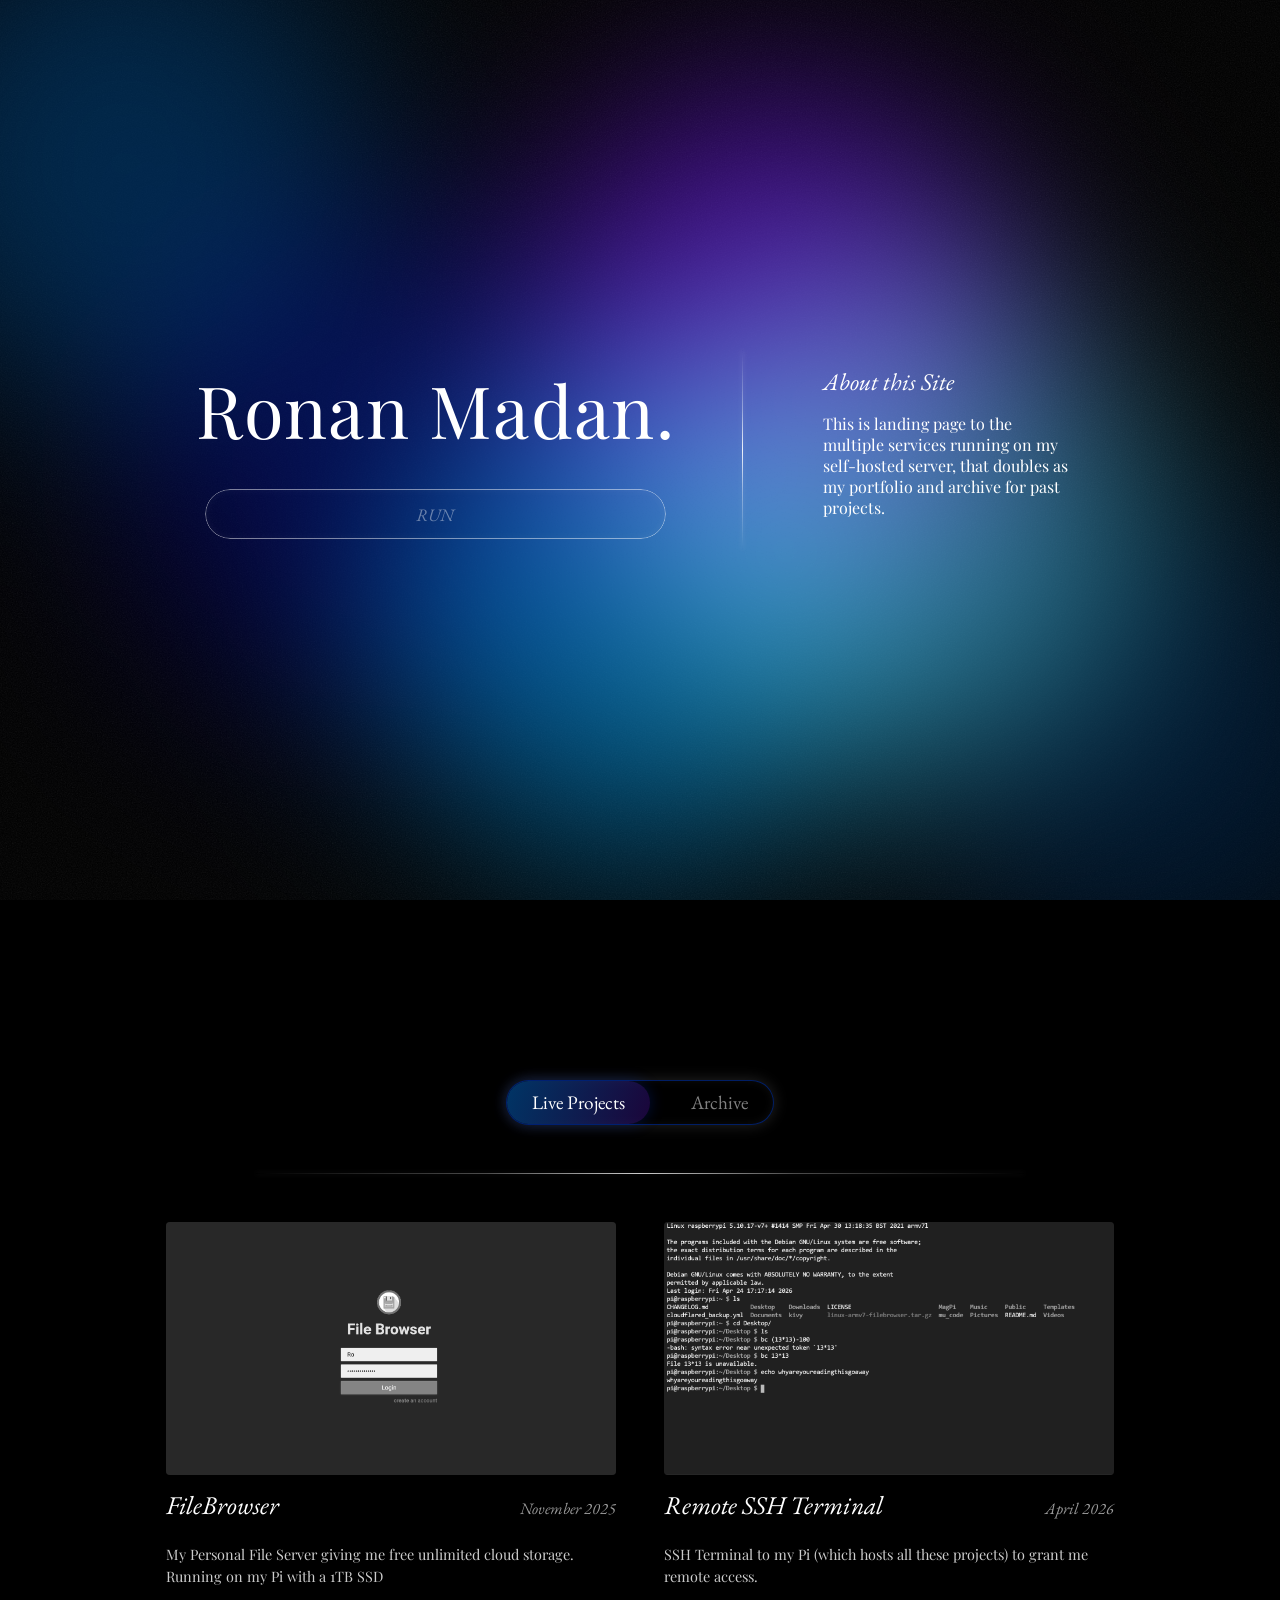
==== index.html @ 080ce963 "feat: Remove 'Get in Touch' contact form section Co-authored-by: aider (gemini/gemini-2.5-pro) <aide" ====
<!DOCTYPE html>
<html lang="en">
<head>
    <meta charset="UTF-8">
    <meta name="viewport" content="width=device-width, initial-scale=1.0">
    <title>Ronan's</title>
    <link rel="preconnect" href="https://fonts.googleapis.com">
    <link rel="preconnect" href="https://fonts.gstatic.com" crossorigin>
    <link href="https://fonts.googleapis.com/css2?family=EB+Garamond:ital,wght@0,400..800;1,400..800&family=Merriweather:ital,wght@0,300;0,400;0,700;0,900;1,300;1,400;1,700;1,900&family=Playfair+Display:ital,wght@0,400..900;1,400..900&display=swap" rel="stylesheet">
    <link rel="stylesheet" href="style.css">
</head>
<body>
    <section class="viewport-section" id="hero">
        <div class="gradient-bg">
            <div class="blob b1"></div>
            <div class="blob b2"></div>
            <div class="blob b3"></div>
            <div class="blob b4"></div>
            <div class="blob b5"></div>
            <div class="blob b6"></div>
        </div>
        <div class="container hero-overlay">
            <div class="hero-content">
                <div class="hero-left">
                    <div class="hero-title-group">
                        <h1 id="title_name">Ronan Madan.</h1>
                        <div class="command-bar-wrapper">
                            <input type="text" id="command-input" placeholder="RUN" spellcheck="false" autocomplete="off">
                        </div>
                    </div>
                </div>
                <div class="hero-divider"></div>
                <div class="hero-right">
                    <h2>About this Site</h2>
                    <p>This is landing page to the multiple services running on my self-hosted server, that doubles as my portfolio and archive for past projects.</p>
                </div>
            </div>
        </div>
    </section>

    <svg xmlns="http://www.w3.org/2000/svg" style="display: none;">
        <defs>
            <filter id="goo">
                <feGaussianBlur in="SourceGraphic" stdDeviation="100" result="blur" />
                <feTurbulence type="fractalNoise" baseFrequency="0.8" numOctaves="4" stitchTiles="stitch" result="noise" />
                <feColorMatrix in="noise" type="saturate" values="0" result="destatNoise" />
                <feComponentTransfer in="destatNoise" result="grain">
                    <feFuncA type="linear" slope="0.1" />
                </feComponentTransfer>
                <feComposite in="blur" in2="grain" operator="over" />
            </filter>
        </defs>
    </svg>

    <section class="viewport-section" id="portfolio">
        <div class="container portfolio-container">
            <div class="tab-bar">
                <div class="tab-indicator"></div>
                <button class="tab-btn active" data-tab="live">Live Projects</button>
                <button class="tab-btn" data-tab="archive">Archive</button>
            </div>
            <div class="portfolio-divider"></div>
            <div id="projects-grid" class="projects-grid">
                <!-- Projects will be injected here -->
            </div>
        </div>
    </section>

    <script src="script.js"></script>
</body>
</html>
---- style.css ----
body {
    font-family: 'Playfair Display', serif;
    margin: 0;
    background-color: #000000;
    color: #ffffff;
}

.viewport-section {
    min-height: 100vh;
    width: 100vw;
    display: flex;
    justify-content: center;
    align-items: center;
    position: relative;
    scroll-snap-align: start;
}

#hero {
    background-color: #000000;
    color: #ffffff;
    overflow: hidden;
}

.gradient-bg {
    width: 100%;
    height: 100%;
    position: absolute;
    top: 0;
    left: 0;
    filter: url("#goo");
}

.blob {
    position: absolute;
    width: 500px;
    height: 500px;
    border-radius: 50%;
    mix-blend-mode: screen;
    opacity: 0.7;
}

.b1 { background: #003566; top: -10%; left: -10%; animation: move1 12s infinite linear; }
.b2 { background: #001d3d; bottom: -10%; right: -10%; animation: move2 15s infinite linear; }
.b3 { background: #0077b6; top: 40%; left: 30%; animation: move3 18s infinite linear; }
.b4 { background: #6012cd; top: 10%; right: 20%; animation: move4 14s infinite linear; }
.b5 { background: #03045e; bottom: 20%; left: 10%; animation: move1 16s infinite linear reverse; }
.b6 { background: #48cae4b5; top: 30%; right: 10%; animation: move2 20s infinite linear reverse; }

@keyframes move1 {
    0% { transform: translate(0, 0) scale(1); }
    33% { transform: translate(100px, 200px) scale(1.2); }
    66% { transform: translate(200px, -100px) scale(0.8); }
    100% { transform: translate(0, 0) scale(1); }
}

@keyframes move2 {
    0% { transform: translate(0, 0) scale(1.2); }
    50% { transform: translate(-200px, -300px) scale(0.7); }
    100% { transform: translate(0, 0) scale(1.2); }
}

@keyframes move3 {
    0% { transform: translate(0, 0) rotate(0deg); }
    50% { transform: translate(150px, 150px) rotate(180deg); }
    100% { transform: translate(0, 0) rotate(360deg); }
}

@keyframes move4 {
    0% { transform: translate(0, 0) scale(1); }
    50% { transform: translate(-300px, 100px) scale(1.5); }
    100% { transform: translate(0, 0) scale(1); }
}

.hero-overlay {
    position: relative;
    z-index: 10;
    width: 100%;
}

.container {
    width: 80%;
    margin: 0 auto;
}

.hero-content {
    display: flex;
    width: 100%;
    height: 100%;
    align-items: center;
}

@media (max-width: 768px) {
    .container {
        width: 90%;
        padding: 0;
    }

    .hero-content {
        flex-direction: column;
        justify-content: center;
        align-items: center;
        gap: 3rem;
        padding: 15vh 2rem;
        box-sizing: border-box;
        min-height: 100vh;
    }

    .hero-left {
        flex: 0 0 auto;
        width: 100%;
        animation: fadeInUpMobile 1.2s ease-out forwards;
    }

    @keyframes fadeInUpMobile {
        from { opacity: 0; transform: translateY(15px); }
        to { opacity: 1; transform: translateY(0); }
    }

    h1#title_name {
        font-size: 2.3rem;
    }

    .command-bar-wrapper {
        width: 100%;
    }

    .hero-divider {
        width: 70% !important;
        height: 1px !important;
        min-height: 1px !important;
        background: radial-gradient(circle at center, 
            rgba(255,255,255,0.9) 0%, 
            rgba(255,255,255,0.4) 40%, 
            rgba(255,255,255,0) 100%) !important;
        margin: 1rem auto !important;
        opacity: 1 !important;
        transform: none !important;
    }

    .hero-right {
        flex: 0 0 auto;
        padding: 0;
        text-align: center;
        width: 100%;
        animation: fadeInUpMobile 1.2s ease-out 0.5s forwards;
    }

    .portfolio-container {
        height: auto !important;
        min-height: auto;
        padding: 10vh 0 !important;
        justify-content: center !important;
    }

    .viewport-section {
        height: auto !important;
        min-height: 100vh;
        scroll-snap-align: none !important;
        overflow: visible !important;
        position: relative;
    }

    .projects-grid {
        display: flex !important;
        flex-direction: column !important;
        align-items: center !important;
        overflow: visible !important;
        max-height: none !important;
        flex: none !important;
        gap: 3rem;
        width: 100% !important;
        margin: 0 auto !important;
    }

    .project-card {
        width: 100%;
        max-width: 400px;
    }

    .tab-bar {
        gap: 0.5rem;
        margin-bottom: 2rem;
    }

    .tab-btn {
        padding: 0.5rem 1rem;
        font-size: 1rem;
    }

}

.hero-left {
    flex: 0 0 60%;
    display: flex;
    align-items: center;
    justify-content: center;
    animation: fadeInUp 1.7s ease-out 0.5s forwards;
    opacity: 0;
}

.hero-title-group {
    display: flex;
    flex-direction: column;
    align-items: center;
    gap: 2rem;
    width: 100%;
}

.command-bar-wrapper {
    position: relative;
    width: 75%;
    max-width: 600px;
    display: flex;
    justify-content: center;
    overflow: hidden;
    border-radius: 50px;
}

#command-input {
    width: 100%;
    padding: 0.8rem 1rem;
    background: transparent;
    border: 1px solid rgba(255, 255, 255, 0.478);
    box-shadow: 0 0 15px rgba(255, 255, 255, 0.1), inset 0 0 10px rgba(255, 255, 255, 0.05);
    border-radius: 25px;
    color: #ffffff;
    font-family: 'EB Garamond', serif;
    font-size: 1.1rem;
    outline: none;
    transition: color 0.4s ease, border-color 0.4s ease;
    backdrop-filter: blur(8px);
    text-align: center;
    position: relative;
    z-index: 2;
}

#command-input.active {
    color: #000;
    border-color: transparent;
    box-shadow: none;
}

#command-input.active::placeholder {
    color: rgba(0, 0, 0, 0.6);
}

.command-ripple {
    position: absolute;
    background: rgba(255, 255, 255, 0.65);
    border-radius: 50%;
    transform: scale(0);
    pointer-events: none;
    z-index: 1;
    transition: transform 1.2s cubic-bezier(0.4, 0, 0.2, 1);
}

.command-ripple.expanding {
    transform: scale(4);
}

#command-input::placeholder {
    color: rgba(255, 255, 255, 0.4);
    font-style: italic;
}


.hero-right {
    flex: 0 0 calc(40% - 10rem);
    padding: 0 5rem;
    display: flex;
    flex-direction: column;
    justify-content: center;
    animation: fadeInUp 1.2s ease-out 1.5s forwards;
    opacity: 0;
}

@keyframes fadeInUp {
    from {
        opacity: 0;
        transform: translateY(30px);
    }
    to {
        opacity: 1;
        transform: translateY(0);
    }
}

h1, h2, h3, h4, h5, h6 {
    font-family: 'EB Garamond', serif;
    font-style: italic;
    font-weight: 400;

    margin: 0;

    
}

h1 {
    font-size: 3rem;
    margin: 0;
}

h1#title_name {
    font-family: 'Playfair Display', serif;
    font-style: normal;
    font-size: 4.5rem;
    letter-spacing: 0.1vw;
    text-indent: 0vw;
    text-align: center;
    margin: 0;
    width: 100%;
}

.hero-divider {
    width: 1px;
    height: 200px;
    background: radial-gradient(circle at center, 
        rgba(255,255,255,0.9) 0%, 
        rgba(255,255,255,0.4) 40%, 
        rgba(255,255,255,0) 100%);
    box-shadow: 0 0 5px rgba(255,255,255,0.2);
    flex-shrink: 0;
    animation: fadeInUp 1.6s ease-out 1.2s forwards;
    opacity: 0;
}

html {
    scroll-behavior: smooth;
    overflow-x: hidden;
    scroll-snap-type: y mandatory;
}

.portfolio-container {
    display: flex;
    flex-direction: column;
    align-items: center;
    justify-content: flex-start;
    min-height: 100vh;
    width: 100%;
    padding: 20vh 0;
    box-sizing: border-box;
    opacity: 0;
    transform: translateY(30px);
    transition: opacity 1.2s ease-out, transform 1.2s ease-out;
    background-color: #000000;
    position: relative;
    z-index: 20;
}

.portfolio-container.visible {
    opacity: 1;
    transform: translateY(0);
}

.tab-bar {
    
    display: flex;
    gap: 1rem;
    margin-bottom: 3rem;
    background: #000;
    padding: 0rem;
    border-radius: 50px;
    position: relative;
    border: 1px solid rgba(0, 33, 111, 0.914);
    box-shadow: 0 0 15px rgba(255, 255, 255, 0.142), inset 0 0 10px rgba(255, 255, 255, 0.05);
}

.tab-indicator {
    position: absolute;
    top: 0;
    left: 0;
    height: 100%;
    background: linear-gradient(110deg, #003566 0%, #6012cd48 100%, #013f80b9 50%);
    border-radius: 40px;
    transition: all 0.5s cubic-bezier(0.4, 0, 0.2, 1);
    z-index: 0;
    box-shadow: 0 0 15px rgba(0, 49, 182, 0.322);
}

.tab-btn {
    background: none;
    border: 1px solid transparent;
    color: rgba(255, 255, 255, 0.5);
    font-family: 'EB Garamond', serif;
    font-size: 1.2rem;
    cursor: pointer;
    padding: 0.5rem 1.5rem;
    border-radius: 40px;
    transition: color 0.3s ease;
    position: relative;
    z-index: 1;
}

.tab-btn.active {
    color: #ffffff;
}

.portfolio-divider {
    width: 60%;
    height: 1px;
    background: radial-gradient(circle at center, 
        rgba(255,255,255,0.8) 0%, 
        rgba(255,255,255,0.3) 40%, 
        rgba(255,255,255,0) 100%);
    box-shadow: 0 0 5px rgba(255,255,255,0.1);
    margin-bottom: 3rem;
    flex-shrink: 0;
}

.projects-grid {
    display: flex;
    flex-wrap: wrap;
    justify-content: center;
    align-content: flex-start;
    gap: 3rem;
    width: 100%;
    max-width: 1200px;
    margin: 0 auto;
    flex: 1;
    min-height: 0;
    overflow: hidden;
}

.project-card {
    flex: 0 1 450px;
    min-width: 0;
    display: flex;
    flex-direction: column;
    gap: 0.8rem;
    height: 100%;
    opacity: 0;
    transform: translateY(20px);
    animation: fadeInUp 0.8s ease-out forwards;
    text-decoration: none;
    color: inherit;
}

.project-image-wrapper {
    width: 100%;
    aspect-ratio: 16 / 9;
    background: #111;
    overflow: hidden;
    border-radius: 4px;
    flex-shrink: 1;
    min-height: 0;
}

.project-image-wrapper img {
    width: 100%;
    height: 100%;
    object-fit: cover;
    filter: grayscale(100%);
    transition: all 0.5s ease;
}

.project-card:hover img {
    transform: scale(1.05);
    filter: grayscale(0%);
}

.project-info {
    display: flex;
    flex-direction: column;
    gap: 0.5rem;
}

.project-header {
    display: flex;
    justify-content: space-between;
    align-items: baseline;
}

.project-header h3 {
    font-size: 1.6rem;
}

.project-date {
    font-family: 'EB Garamond', serif;
    font-style: italic;
    opacity: 0.6;
}

.project-description {
    font-size: 0.9rem;
    line-height: 1.5;
    opacity: 0.8;
}
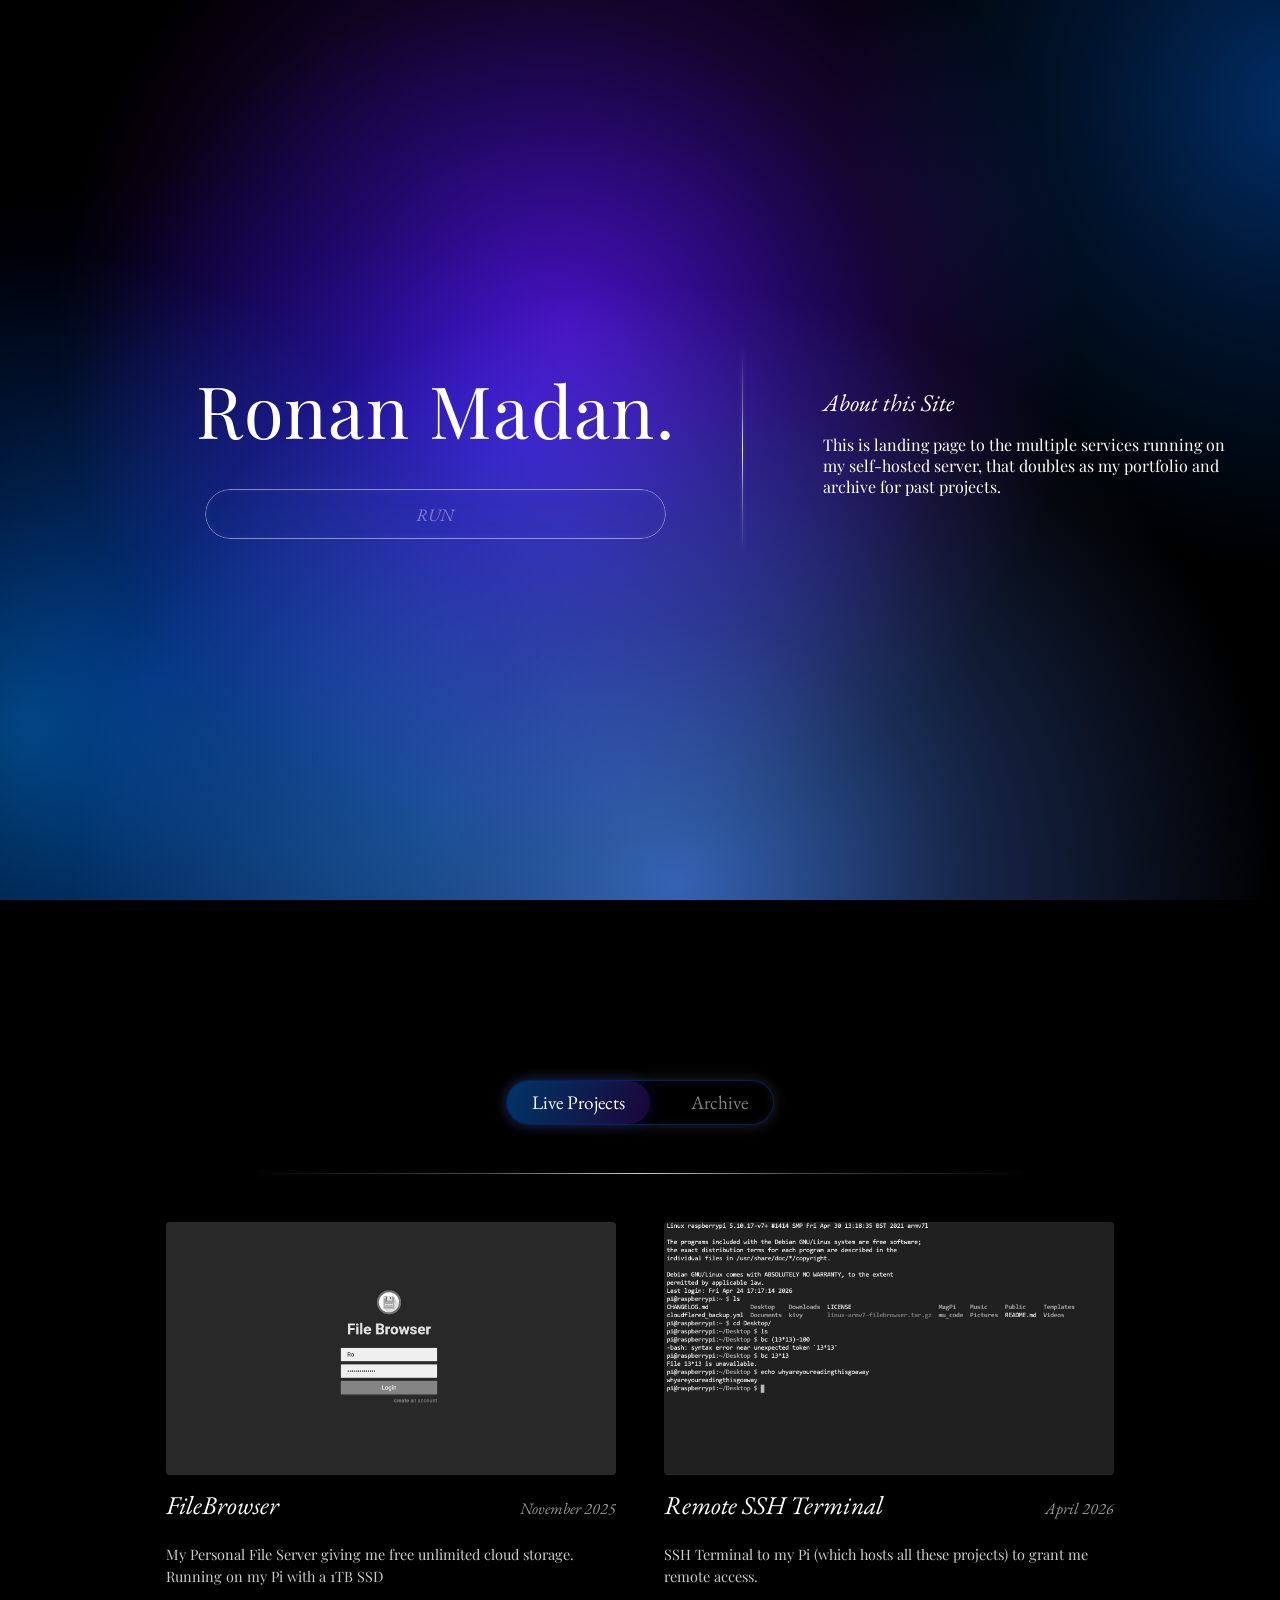
==== commit 88ecdde7: "feat: Implement animated canvas hero background" ====
--- a/index.html
+++ b/index.html
@@ -11,14 +11,7 @@
 </head>
 <body>
     <section class="viewport-section" id="hero">
-        <div class="gradient-bg">
-            <div class="blob b1"></div>
-            <div class="blob b2"></div>
-            <div class="blob b3"></div>
-            <div class="blob b4"></div>
-            <div class="blob b5"></div>
-            <div class="blob b6"></div>
-        </div>
+        <canvas class="gradient-bg" id="hero-canvas"></canvas>
         <div class="container hero-overlay">
             <div class="hero-content">
                 <div class="hero-left">
@@ -38,22 +31,8 @@
         </div>
     </section>
 
-    <svg xmlns="http://www.w3.org/2000/svg" style="display: none;">
-        <defs>
-            <filter id="goo">
-                <feGaussianBlur in="SourceGraphic" stdDeviation="100" result="blur" />
-                <feTurbulence type="fractalNoise" baseFrequency="0.8" numOctaves="4" stitchTiles="stitch" result="noise" />
-                <feColorMatrix in="noise" type="saturate" values="0" result="destatNoise" />
-                <feComponentTransfer in="destatNoise" result="grain">
-                    <feFuncA type="linear" slope="0.1" />
-                </feComponentTransfer>
-                <feComposite in="blur" in2="grain" operator="over" />
-            </filter>
-        </defs>
-    </svg>
-
     <section class="viewport-section" id="portfolio">
-        <div class="container portfolio-container">
+        <div class="portfolio-container">
             <div class="tab-bar">
                 <div class="tab-indicator"></div>
                 <button class="tab-btn active" data-tab="live">Live Projects</button>
@@ -68,4 +47,4 @@
 
     <script src="script.js"></script>
 </body>
-</html>
+</html>
--- a/style.css
+++ b/style.css
@@ -1,3 +1,6 @@
+/* ============================================================
+   ORIGINAL — untouched from source
+   ============================================================ */
 body {
     font-family: 'Playfair Display', serif;
     margin: 0;
@@ -27,48 +30,6 @@
     position: absolute;
     top: 0;
     left: 0;
-    filter: url("#goo");
-}
-
-.blob {
-    position: absolute;
-    width: 500px;
-    height: 500px;
-    border-radius: 50%;
-    mix-blend-mode: screen;
-    opacity: 0.7;
-}
-
-.b1 { background: #003566; top: -10%; left: -10%; animation: move1 12s infinite linear; }
-.b2 { background: #001d3d; bottom: -10%; right: -10%; animation: move2 15s infinite linear; }
-.b3 { background: #0077b6; top: 40%; left: 30%; animation: move3 18s infinite linear; }
-.b4 { background: #6012cd; top: 10%; right: 20%; animation: move4 14s infinite linear; }
-.b5 { background: #03045e; bottom: 20%; left: 10%; animation: move1 16s infinite linear reverse; }
-.b6 { background: #48cae4b5; top: 30%; right: 10%; animation: move2 20s infinite linear reverse; }
-
-@keyframes move1 {
-    0% { transform: translate(0, 0) scale(1); }
-    33% { transform: translate(100px, 200px) scale(1.2); }
-    66% { transform: translate(200px, -100px) scale(0.8); }
-    100% { transform: translate(0, 0) scale(1); }
-}
-
-@keyframes move2 {
-    0% { transform: translate(0, 0) scale(1.2); }
-    50% { transform: translate(-200px, -300px) scale(0.7); }
-    100% { transform: translate(0, 0) scale(1.2); }
-}
-
-@keyframes move3 {
-    0% { transform: translate(0, 0) rotate(0deg); }
-    50% { transform: translate(150px, 150px) rotate(180deg); }
-    100% { transform: translate(0, 0) rotate(360deg); }
-}
-
-@keyframes move4 {
-    0% { transform: translate(0, 0) scale(1); }
-    50% { transform: translate(-300px, 100px) scale(1.5); }
-    100% { transform: translate(0, 0) scale(1); }
 }
 
 .hero-overlay {
@@ -89,10 +50,312 @@
     align-items: center;
 }
 
+.hero-left {
+    flex: 0 0 60%;
+    display: flex;
+    align-items: center;
+    justify-content: center;
+    animation: fadeInUp 1.7s ease-out 0.5s forwards;
+    opacity: 0;
+}
+
+.hero-title-group {
+    display: flex;
+    flex-direction: column;
+    align-items: center;
+    gap: 2rem;
+    width: 100%;
+}
+
+.command-bar-wrapper {
+    position: relative;
+    width: 75%;
+    max-width: 600px;
+    display: flex;
+    justify-content: center;
+    overflow: hidden;
+    border-radius: 50px;
+}
+
+#command-input {
+    width: 100%;
+    padding: 0.8rem 1rem;
+    background: transparent;
+    border: 1px solid rgba(255, 255, 255, 0.478);
+    box-shadow: 0 0 15px rgba(255, 255, 255, 0.1), inset 0 0 10px rgba(255, 255, 255, 0.05);
+    border-radius: 25px;
+    color: #ffffff;
+    font-family: 'EB Garamond', serif;
+    font-size: 1.1rem;
+    outline: none;
+    transition: color 0.4s ease, border-color 0.4s ease;
+    -webkit-backdrop-filter: blur(8px);
+    backdrop-filter: blur(8px);
+    text-align: center;
+    position: relative;
+    z-index: 2;
+}
+
+#command-input.active {
+    color: #000;
+    border-color: transparent;
+    box-shadow: none;
+}
+
+#command-input.active::placeholder {
+    color: rgba(0, 0, 0, 0.6);
+}
+
+.command-ripple {
+    position: absolute;
+    background: rgba(255, 255, 255, 0.65);
+    border-radius: 50%;
+    transform: scale(0);
+    pointer-events: none;
+    z-index: 1;
+    transition: transform 1.2s cubic-bezier(0.4, 0, 0.2, 1);
+}
+
+.command-ripple.expanding {
+    transform: scale(4);
+}
+
+#command-input::placeholder {
+    color: rgba(255, 255, 255, 0.4);
+    font-style: italic;
+}
+
+.hero-right {
+    flex: 0 0 40%;
+    padding: 0 5rem;
+    display: flex;
+    flex-direction: column;
+    justify-content: center;
+    animation: fadeInUp 1.2s ease-out 1.5s forwards;
+    opacity: 0;
+}
+
+@keyframes fadeInUp {
+    from {
+        opacity: 0;
+        transform: translateY(30px);
+    }
+    to {
+        opacity: 1;
+        transform: translateY(0);
+    }
+}
+
+h1, h2, h3, h4, h5, h6 {
+    font-family: 'EB Garamond', serif;
+    font-style: italic;
+    font-weight: 400;
+    margin: 0;
+}
+
+h1 {
+    font-size: 3rem;
+    margin: 0;
+}
+
+h1#title_name {
+    font-family: 'Playfair Display', serif;
+    font-style: normal;
+    font-size: 4.5rem;
+    letter-spacing: 0.1vw;
+    text-indent: 0vw;
+    text-align: center;
+    margin: 0;
+    width: 100%;
+}
+
+.hero-divider {
+    width: 1px;
+    height: 200px;
+    background: radial-gradient(circle at center, 
+        rgba(255,255,255,0.9) 0%, 
+        rgba(255,255,255,0.4) 40%, 
+        rgba(255,255,255,0) 100%);
+    box-shadow: 0 0 5px rgba(255,255,255,0.2);
+    flex-shrink: 0;
+    animation: fadeInUp 1.6s ease-out 1.2s forwards;
+    opacity: 0;
+}
+
+html {
+    scroll-behavior: smooth;
+    overflow-x: hidden;
+    scroll-snap-type: y mandatory;
+}
+
+/* ============================================================
+   PORTFOLIO SECTION — rebuilt for mobile centering fix
+   ============================================================ */
+.portfolio-container {
+    display: flex;
+    flex-direction: column;
+    align-items: center;
+    justify-content: flex-start;
+    min-height: 100vh;
+    width: 100%;
+    padding: 20vh 0;
+    box-sizing: border-box;
+    opacity: 0;
+    transform: translateY(30px);
+    transition: opacity 1.2s ease-out, transform 1.2s ease-out;
+    background-color: #000000;
+    position: relative;
+    z-index: 20;
+}
+
+.portfolio-container.visible {
+    opacity: 1;
+    transform: translateY(0);
+}
+
+.tab-bar {
+    display: flex;
+    gap: 1rem;
+    margin-bottom: 3rem;
+    background: #000;
+    padding: 0rem;
+    border-radius: 50px;
+    position: relative;
+    border: 1px solid rgba(0, 33, 111, 0.914);
+    box-shadow: 0 0 15px rgba(255, 255, 255, 0.142), inset 0 0 10px rgba(255, 255, 255, 0.05);
+}
+
+.tab-indicator {
+    position: absolute;
+    top: 0;
+    left: 0;
+    height: 100%;
+    background: linear-gradient(110deg, #003566 0%, #6012cd48 100%, #013f80b9 50%);
+    border-radius: 40px;
+    transition: all 0.5s cubic-bezier(0.4, 0, 0.2, 1);
+    z-index: 0;
+    box-shadow: 0 0 15px rgba(0, 49, 182, 0.322);
+}
+
+.tab-btn {
+    background: none;
+    border: 1px solid transparent;
+    color: rgba(255, 255, 255, 0.5);
+    font-family: 'EB Garamond', serif;
+    font-size: 1.2rem;
+    cursor: pointer;
+    padding: 0.5rem 1.5rem;
+    border-radius: 40px;
+    transition: color 0.3s ease;
+    position: relative;
+    z-index: 1;
+}
+
+.tab-btn.active {
+    color: #ffffff;
+}
+
+.portfolio-divider {
+    width: 60%;
+    height: 1px;
+    background: radial-gradient(circle at center, 
+        rgba(255,255,255,0.8) 0%, 
+        rgba(255,255,255,0.3) 40%, 
+        rgba(255,255,255,0) 100%);
+    box-shadow: 0 0 5px rgba(255,255,255,0.1);
+    margin-bottom: 3rem;
+    flex-shrink: 0;
+}
+
+.projects-grid {
+    display: flex;
+    flex-wrap: wrap;
+    justify-content: center;
+    align-content: flex-start;
+    gap: 3rem;
+    width: 90%;
+    max-width: 1200px;
+    margin: 0 auto;
+    flex: 1;
+    min-height: 0;
+    overflow: hidden;
+}
+
+.project-card {
+    flex: 0 1 450px;
+    min-width: 0;
+    display: flex;
+    flex-direction: column;
+    gap: 0.8rem;
+    height: 100%;
+    opacity: 0;
+    transform: translateY(20px);
+    animation: fadeInUp 0.8s ease-out forwards;
+    text-decoration: none;
+    color: inherit;
+}
+
+.project-image-wrapper {
+    width: 100%;
+    aspect-ratio: 16 / 9;
+    background: #111;
+    overflow: hidden;
+    border-radius: 4px;
+    flex-shrink: 1;
+    min-height: 0;
+}
+
+.project-image-wrapper img {
+    width: 100%;
+    height: 100%;
+    object-fit: cover;
+    filter: grayscale(100%);
+    transition: all 0.5s ease;
+}
+
+.project-card:hover img {
+    transform: scale(1.05);
+    filter: grayscale(0%);
+}
+
+.project-info {
+    display: flex;
+    flex-direction: column;
+    gap: 0.5rem;
+}
+
+.project-header {
+    display: flex;
+    justify-content: space-between;
+    align-items: baseline;
+}
+
+.project-header h3 {
+    font-size: 1.6rem;
+}
+
+.project-date {
+    font-family: 'EB Garamond', serif;
+    font-style: italic;
+    opacity: 0.6;
+}
+
+.project-description {
+    font-size: 0.9rem;
+    line-height: 1.5;
+    opacity: 0.8;
+}
+
+/* ============================================================
+   MOBILE (≤ 768px)
+   — hero rules: original verbatim
+   — portfolio rules: rebuilt fix
+   ============================================================ */
 @media (max-width: 768px) {
+
+    /* --- Hero (original) --- */
     .container {
         width: 90%;
-        padding: 0;
     }
 
     .hero-content {
@@ -145,13 +408,7 @@
         animation: fadeInUpMobile 1.2s ease-out 0.5s forwards;
     }
 
-    .portfolio-container {
-        height: auto !important;
-        min-height: auto;
-        padding: 10vh 0 !important;
-        justify-content: center !important;
-    }
-
+    /* --- Shared section (original) --- */
     .viewport-section {
         height: auto !important;
         min-height: 100vh;
@@ -160,23 +417,7 @@
         position: relative;
     }
 
-    .projects-grid {
-        display: flex !important;
-        flex-direction: column !important;
-        align-items: center !important;
-        overflow: visible !important;
-        max-height: none !important;
-        flex: none !important;
-        gap: 3rem;
-        width: 100% !important;
-        margin: 0 auto !important;
-    }
-
-    .project-card {
-        width: 100%;
-        max-width: 400px;
-    }
-
+    /* --- Tab bar (original) --- */
     .tab-bar {
         gap: 0.5rem;
         margin-bottom: 2rem;
@@ -187,301 +428,36 @@
         font-size: 1rem;
     }
 
-}
-
-.hero-left {
-    flex: 0 0 60%;
-    display: flex;
-    align-items: center;
-    justify-content: center;
-    animation: fadeInUp 1.7s ease-out 0.5s forwards;
-    opacity: 0;
-}
-
-.hero-title-group {
-    display: flex;
-    flex-direction: column;
-    align-items: center;
-    gap: 2rem;
-    width: 100%;
-}
-
-.command-bar-wrapper {
-    position: relative;
-    width: 75%;
-    max-width: 600px;
-    display: flex;
-    justify-content: center;
-    overflow: hidden;
-    border-radius: 50px;
-}
-
-#command-input {
-    width: 100%;
-    padding: 0.8rem 1rem;
-    background: transparent;
-    border: 1px solid rgba(255, 255, 255, 0.478);
-    box-shadow: 0 0 15px rgba(255, 255, 255, 0.1), inset 0 0 10px rgba(255, 255, 255, 0.05);
-    border-radius: 25px;
-    color: #ffffff;
-    font-family: 'EB Garamond', serif;
-    font-size: 1.1rem;
-    outline: none;
-    transition: color 0.4s ease, border-color 0.4s ease;
-    backdrop-filter: blur(8px);
-    text-align: center;
-    position: relative;
-    z-index: 2;
-}
-
-#command-input.active {
-    color: #000;
-    border-color: transparent;
-    box-shadow: none;
-}
-
-#command-input.active::placeholder {
-    color: rgba(0, 0, 0, 0.6);
-}
-
-.command-ripple {
-    position: absolute;
-    background: rgba(255, 255, 255, 0.65);
-    border-radius: 50%;
-    transform: scale(0);
-    pointer-events: none;
-    z-index: 1;
-    transition: transform 1.2s cubic-bezier(0.4, 0, 0.2, 1);
-}
-
-.command-ripple.expanding {
-    transform: scale(4);
-}
-
-#command-input::placeholder {
-    color: rgba(255, 255, 255, 0.4);
-    font-style: italic;
-}
-
-
-.hero-right {
-    flex: 0 0 calc(40% - 10rem);
-    padding: 0 5rem;
-    display: flex;
-    flex-direction: column;
-    justify-content: center;
-    animation: fadeInUp 1.2s ease-out 1.5s forwards;
-    opacity: 0;
-}
-
-@keyframes fadeInUp {
-    from {
-        opacity: 0;
-        transform: translateY(30px);
-    }
-    to {
-        opacity: 1;
-        transform: translateY(0);
-    }
-}
-
-h1, h2, h3, h4, h5, h6 {
-    font-family: 'EB Garamond', serif;
-    font-style: italic;
-    font-weight: 400;
-
-    margin: 0;
-
-    
-}
-
-h1 {
-    font-size: 3rem;
-    margin: 0;
-}
-
-h1#title_name {
-    font-family: 'Playfair Display', serif;
-    font-style: normal;
-    font-size: 4.5rem;
-    letter-spacing: 0.1vw;
-    text-indent: 0vw;
-    text-align: center;
-    margin: 0;
-    width: 100%;
-}
-
-.hero-divider {
-    width: 1px;
-    height: 200px;
-    background: radial-gradient(circle at center, 
-        rgba(255,255,255,0.9) 0%, 
-        rgba(255,255,255,0.4) 40%, 
-        rgba(255,255,255,0) 100%);
-    box-shadow: 0 0 5px rgba(255,255,255,0.2);
-    flex-shrink: 0;
-    animation: fadeInUp 1.6s ease-out 1.2s forwards;
-    opacity: 0;
-}
-
-html {
-    scroll-behavior: smooth;
-    overflow-x: hidden;
-    scroll-snap-type: y mandatory;
-}
-
-.portfolio-container {
-    display: flex;
-    flex-direction: column;
-    align-items: center;
-    justify-content: flex-start;
-    min-height: 100vh;
-    width: 100%;
-    padding: 20vh 0;
-    box-sizing: border-box;
-    opacity: 0;
-    transform: translateY(30px);
-    transition: opacity 1.2s ease-out, transform 1.2s ease-out;
-    background-color: #000000;
-    position: relative;
-    z-index: 20;
-}
-
-.portfolio-container.visible {
-    opacity: 1;
-    transform: translateY(0);
-}
-
-.tab-bar {
-    
-    display: flex;
-    gap: 1rem;
-    margin-bottom: 3rem;
-    background: #000;
-    padding: 0rem;
-    border-radius: 50px;
-    position: relative;
-    border: 1px solid rgba(0, 33, 111, 0.914);
-    box-shadow: 0 0 15px rgba(255, 255, 255, 0.142), inset 0 0 10px rgba(255, 255, 255, 0.05);
-}
-
-.tab-indicator {
-    position: absolute;
-    top: 0;
-    left: 0;
-    height: 100%;
-    background: linear-gradient(110deg, #003566 0%, #6012cd48 100%, #013f80b9 50%);
-    border-radius: 40px;
-    transition: all 0.5s cubic-bezier(0.4, 0, 0.2, 1);
-    z-index: 0;
-    box-shadow: 0 0 15px rgba(0, 49, 182, 0.322);
-}
-
-.tab-btn {
-    background: none;
-    border: 1px solid transparent;
-    color: rgba(255, 255, 255, 0.5);
-    font-family: 'EB Garamond', serif;
-    font-size: 1.2rem;
-    cursor: pointer;
-    padding: 0.5rem 1.5rem;
-    border-radius: 40px;
-    transition: color 0.3s ease;
-    position: relative;
-    z-index: 1;
-}
-
-.tab-btn.active {
-    color: #ffffff;
-}
-
-.portfolio-divider {
-    width: 60%;
-    height: 1px;
-    background: radial-gradient(circle at center, 
-        rgba(255,255,255,0.8) 0%, 
-        rgba(255,255,255,0.3) 40%, 
-        rgba(255,255,255,0) 100%);
-    box-shadow: 0 0 5px rgba(255,255,255,0.1);
-    margin-bottom: 3rem;
-    flex-shrink: 0;
-}
-
-.projects-grid {
-    display: flex;
-    flex-wrap: wrap;
-    justify-content: center;
-    align-content: flex-start;
-    gap: 3rem;
-    width: 100%;
-    max-width: 1200px;
-    margin: 0 auto;
-    flex: 1;
-    min-height: 0;
-    overflow: hidden;
-}
-
-.project-card {
-    flex: 0 1 450px;
-    min-width: 0;
-    display: flex;
-    flex-direction: column;
-    gap: 0.8rem;
-    height: 100%;
-    opacity: 0;
-    transform: translateY(20px);
-    animation: fadeInUp 0.8s ease-out forwards;
-    text-decoration: none;
-    color: inherit;
-}
-
-.project-image-wrapper {
-    width: 100%;
-    aspect-ratio: 16 / 9;
-    background: #111;
-    overflow: hidden;
-    border-radius: 4px;
-    flex-shrink: 1;
-    min-height: 0;
-}
-
-.project-image-wrapper img {
-    width: 100%;
-    height: 100%;
-    object-fit: cover;
-    filter: grayscale(100%);
-    transition: all 0.5s ease;
-}
-
-.project-card:hover img {
-    transform: scale(1.05);
-    filter: grayscale(0%);
-}
-
-.project-info {
-    display: flex;
-    flex-direction: column;
-    gap: 0.5rem;
-}
-
-.project-header {
-    display: flex;
-    justify-content: space-between;
-    align-items: baseline;
-}
-
-.project-header h3 {
-    font-size: 1.6rem;
-}
-
-.project-date {
-    font-family: 'EB Garamond', serif;
-    font-style: italic;
-    opacity: 0.6;
-}
-
-.project-description {
-    font-size: 0.9rem;
-    line-height: 1.5;
-    opacity: 0.8;
-}
+    /* --- Portfolio container (original base, keeps padding) --- */
+    .portfolio-container {
+        height: auto !important;
+        min-height: auto;
+        padding: 10vh 0;
+        justify-content: center !important;
+        align-items: center !important;
+        width: 100% !important;
+    }
+
+    /* --- Grid & cards: the fix --- */
+    .projects-grid {
+        flex-direction: column;
+        flex-wrap: nowrap;
+        align-items: center;
+        justify-content: flex-start;
+        width: 100%;
+        max-width: 100%;
+        padding: 0 1.5rem;
+        overflow: visible;
+        max-height: none;
+        flex: none;
+    }
+
+    .project-card {
+        flex: none;
+        width: 100%;
+        max-width: 480px;
+        margin-left: auto;
+        margin-right: auto;
+        height: auto;
+    }
+}
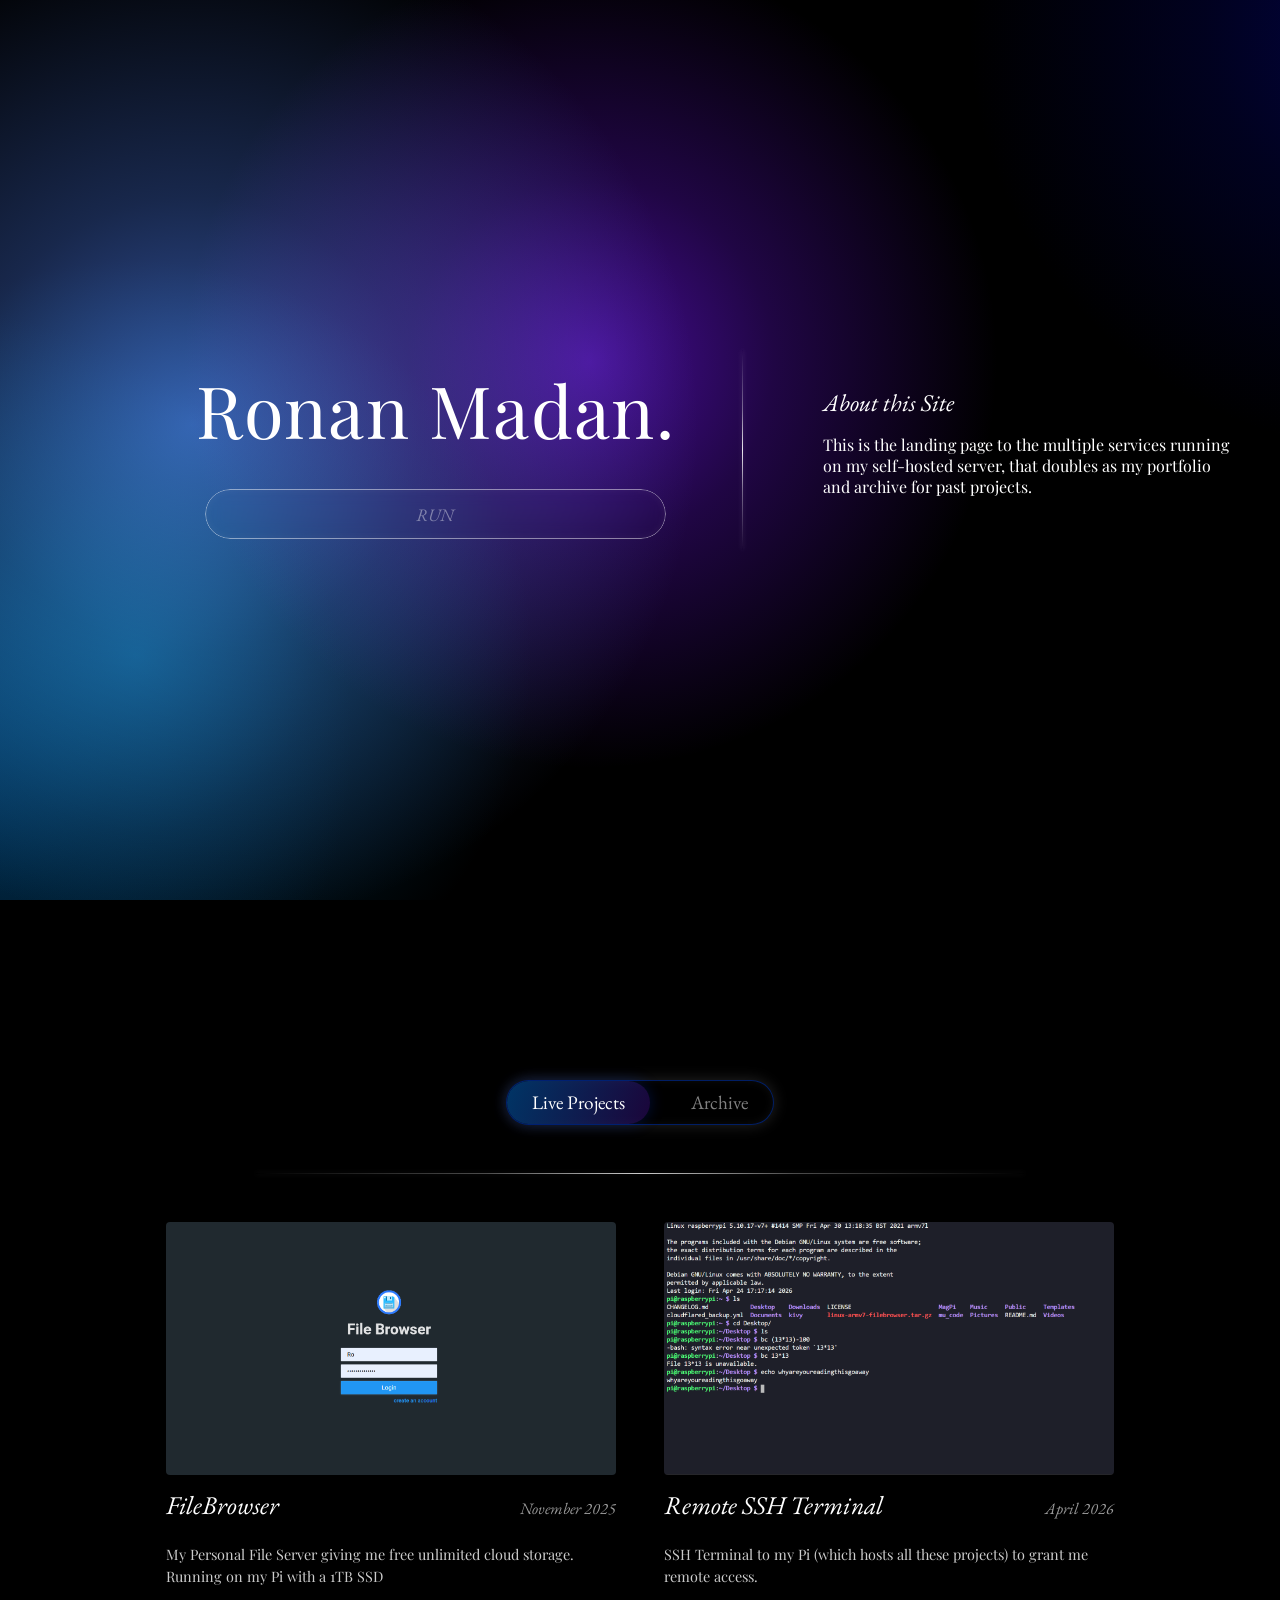
==== commit e21c970a: "working version: mobile + laptop" ====
--- a/index.html
+++ b/index.html
@@ -25,7 +25,7 @@
                 <div class="hero-divider"></div>
                 <div class="hero-right">
                     <h2>About this Site</h2>
-                    <p>This is landing page to the multiple services running on my self-hosted server, that doubles as my portfolio and archive for past projects.</p>
+                    <p>This is the landing page to the multiple services running on my self-hosted server, that doubles as my portfolio and archive for past projects.</p>
                 </div>
             </div>
         </div>
--- a/style.css
+++ b/style.css
@@ -309,13 +309,11 @@
     width: 100%;
     height: 100%;
     object-fit: cover;
-    filter: grayscale(100%);
     transition: all 0.5s ease;
 }
 
 .project-card:hover img {
     transform: scale(1.05);
-    filter: grayscale(0%);
 }
 
 .project-info {
@@ -460,4 +458,4 @@
         margin-right: auto;
         height: auto;
     }
-}+}
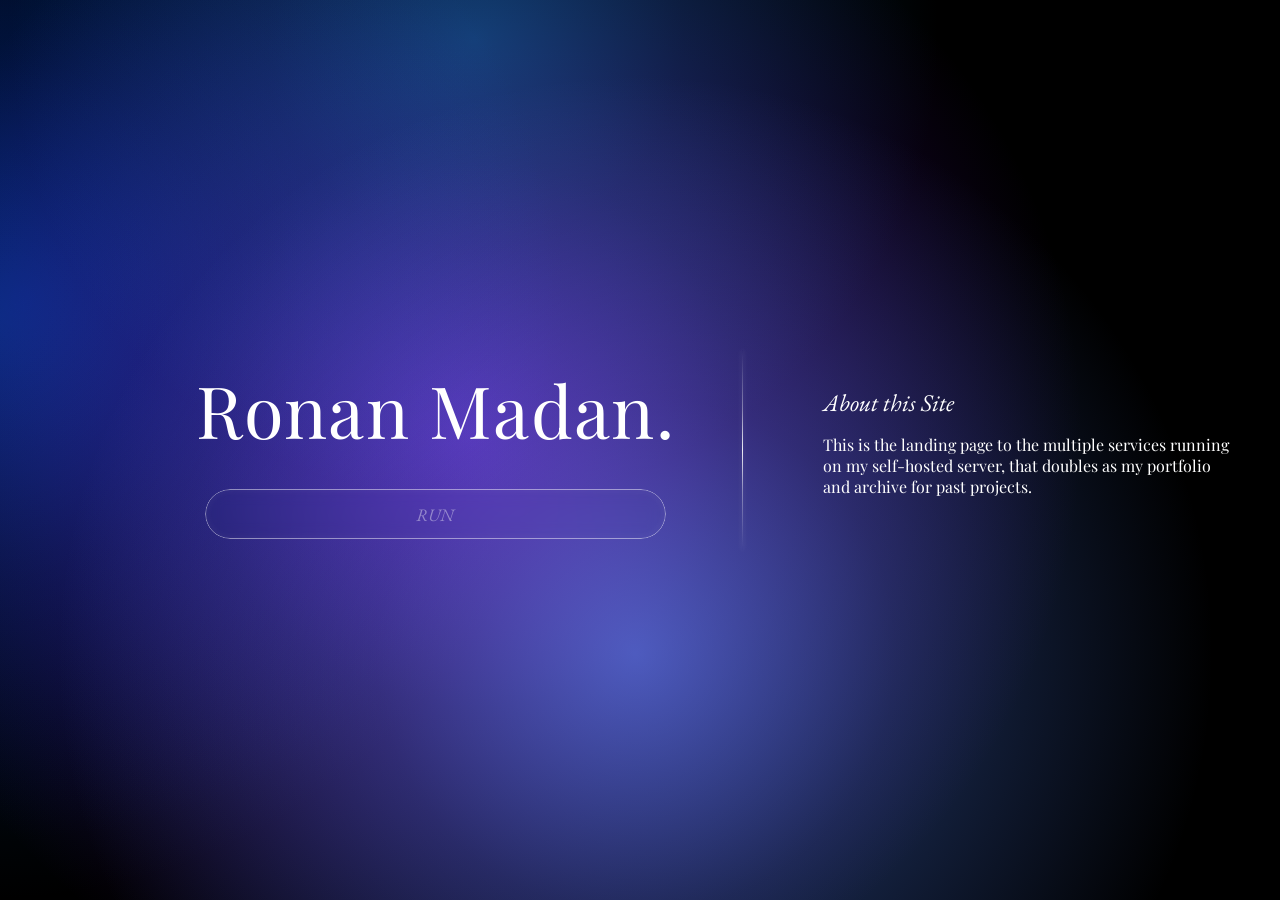
==== commit 32381929: "refactor: Simplify page by removing projects and archive sections Co-authored-by: aider (gemini/gemi" ====
--- a/index.html
+++ b/index.html
@@ -31,20 +31,6 @@
         </div>
     </section>
 
-    <section class="viewport-section" id="portfolio">
-        <div class="portfolio-container">
-            <div class="tab-bar">
-                <div class="tab-indicator"></div>
-                <button class="tab-btn active" data-tab="live">Live Projects</button>
-                <button class="tab-btn" data-tab="archive">Archive</button>
-            </div>
-            <div class="portfolio-divider"></div>
-            <div id="projects-grid" class="projects-grid">
-                <!-- Projects will be injected here -->
-            </div>
-        </div>
-    </section>
-
     <script src="script.js"></script>
 </body>
-</html>+</html>
--- a/style.css
+++ b/style.css
@@ -188,167 +188,6 @@
     scroll-snap-type: y mandatory;
 }
 
-/* ============================================================
-   PORTFOLIO SECTION — rebuilt for mobile centering fix
-   ============================================================ */
-.portfolio-container {
-    display: flex;
-    flex-direction: column;
-    align-items: center;
-    justify-content: flex-start;
-    min-height: 100vh;
-    width: 100%;
-    padding: 20vh 0;
-    box-sizing: border-box;
-    opacity: 0;
-    transform: translateY(30px);
-    transition: opacity 1.2s ease-out, transform 1.2s ease-out;
-    background-color: #000000;
-    position: relative;
-    z-index: 20;
-}
-
-.portfolio-container.visible {
-    opacity: 1;
-    transform: translateY(0);
-}
-
-.tab-bar {
-    display: flex;
-    gap: 1rem;
-    margin-bottom: 3rem;
-    background: #000;
-    padding: 0rem;
-    border-radius: 50px;
-    position: relative;
-    border: 1px solid rgba(0, 33, 111, 0.914);
-    box-shadow: 0 0 15px rgba(255, 255, 255, 0.142), inset 0 0 10px rgba(255, 255, 255, 0.05);
-}
-
-.tab-indicator {
-    position: absolute;
-    top: 0;
-    left: 0;
-    height: 100%;
-    background: linear-gradient(110deg, #003566 0%, #6012cd48 100%, #013f80b9 50%);
-    border-radius: 40px;
-    transition: all 0.5s cubic-bezier(0.4, 0, 0.2, 1);
-    z-index: 0;
-    box-shadow: 0 0 15px rgba(0, 49, 182, 0.322);
-}
-
-.tab-btn {
-    background: none;
-    border: 1px solid transparent;
-    color: rgba(255, 255, 255, 0.5);
-    font-family: 'EB Garamond', serif;
-    font-size: 1.2rem;
-    cursor: pointer;
-    padding: 0.5rem 1.5rem;
-    border-radius: 40px;
-    transition: color 0.3s ease;
-    position: relative;
-    z-index: 1;
-}
-
-.tab-btn.active {
-    color: #ffffff;
-}
-
-.portfolio-divider {
-    width: 60%;
-    height: 1px;
-    background: radial-gradient(circle at center, 
-        rgba(255,255,255,0.8) 0%, 
-        rgba(255,255,255,0.3) 40%, 
-        rgba(255,255,255,0) 100%);
-    box-shadow: 0 0 5px rgba(255,255,255,0.1);
-    margin-bottom: 3rem;
-    flex-shrink: 0;
-}
-
-.projects-grid {
-    display: flex;
-    flex-wrap: wrap;
-    justify-content: center;
-    align-content: flex-start;
-    gap: 3rem;
-    width: 90%;
-    max-width: 1200px;
-    margin: 0 auto;
-    flex: 1;
-    min-height: 0;
-    overflow: hidden;
-}
-
-.project-card {
-    flex: 0 1 450px;
-    min-width: 0;
-    display: flex;
-    flex-direction: column;
-    gap: 0.8rem;
-    height: 100%;
-    opacity: 0;
-    transform: translateY(20px);
-    animation: fadeInUp 0.8s ease-out forwards;
-    text-decoration: none;
-    color: inherit;
-}
-
-.project-image-wrapper {
-    width: 100%;
-    aspect-ratio: 16 / 9;
-    background: #111;
-    overflow: hidden;
-    border-radius: 4px;
-    flex-shrink: 1;
-    min-height: 0;
-}
-
-.project-image-wrapper img {
-    width: 100%;
-    height: 100%;
-    object-fit: cover;
-    transition: all 0.5s ease;
-}
-
-.project-card:hover img {
-    transform: scale(1.05);
-}
-
-.project-info {
-    display: flex;
-    flex-direction: column;
-    gap: 0.5rem;
-}
-
-.project-header {
-    display: flex;
-    justify-content: space-between;
-    align-items: baseline;
-}
-
-.project-header h3 {
-    font-size: 1.6rem;
-}
-
-.project-date {
-    font-family: 'EB Garamond', serif;
-    font-style: italic;
-    opacity: 0.6;
-}
-
-.project-description {
-    font-size: 0.9rem;
-    line-height: 1.5;
-    opacity: 0.8;
-}
-
-/* ============================================================
-   MOBILE (≤ 768px)
-   — hero rules: original verbatim
-   — portfolio rules: rebuilt fix
-   ============================================================ */
 @media (max-width: 768px) {
 
     /* --- Hero (original) --- */
@@ -378,7 +217,7 @@
     }
 
     h1#title_name {
-        font-size: 2.3rem;
+        font-size: 4.3rem;
     }
 
     .command-bar-wrapper {
@@ -414,48 +253,4 @@
         overflow: visible !important;
         position: relative;
     }
-
-    /* --- Tab bar (original) --- */
-    .tab-bar {
-        gap: 0.5rem;
-        margin-bottom: 2rem;
-    }
-
-    .tab-btn {
-        padding: 0.5rem 1rem;
-        font-size: 1rem;
-    }
-
-    /* --- Portfolio container (original base, keeps padding) --- */
-    .portfolio-container {
-        height: auto !important;
-        min-height: auto;
-        padding: 10vh 0;
-        justify-content: center !important;
-        align-items: center !important;
-        width: 100% !important;
-    }
-
-    /* --- Grid & cards: the fix --- */
-    .projects-grid {
-        flex-direction: column;
-        flex-wrap: nowrap;
-        align-items: center;
-        justify-content: flex-start;
-        width: 100%;
-        max-width: 100%;
-        padding: 0 1.5rem;
-        overflow: visible;
-        max-height: none;
-        flex: none;
-    }
-
-    .project-card {
-        flex: none;
-        width: 100%;
-        max-width: 480px;
-        margin-left: auto;
-        margin-right: auto;
-        height: auto;
-    }
-}
+}
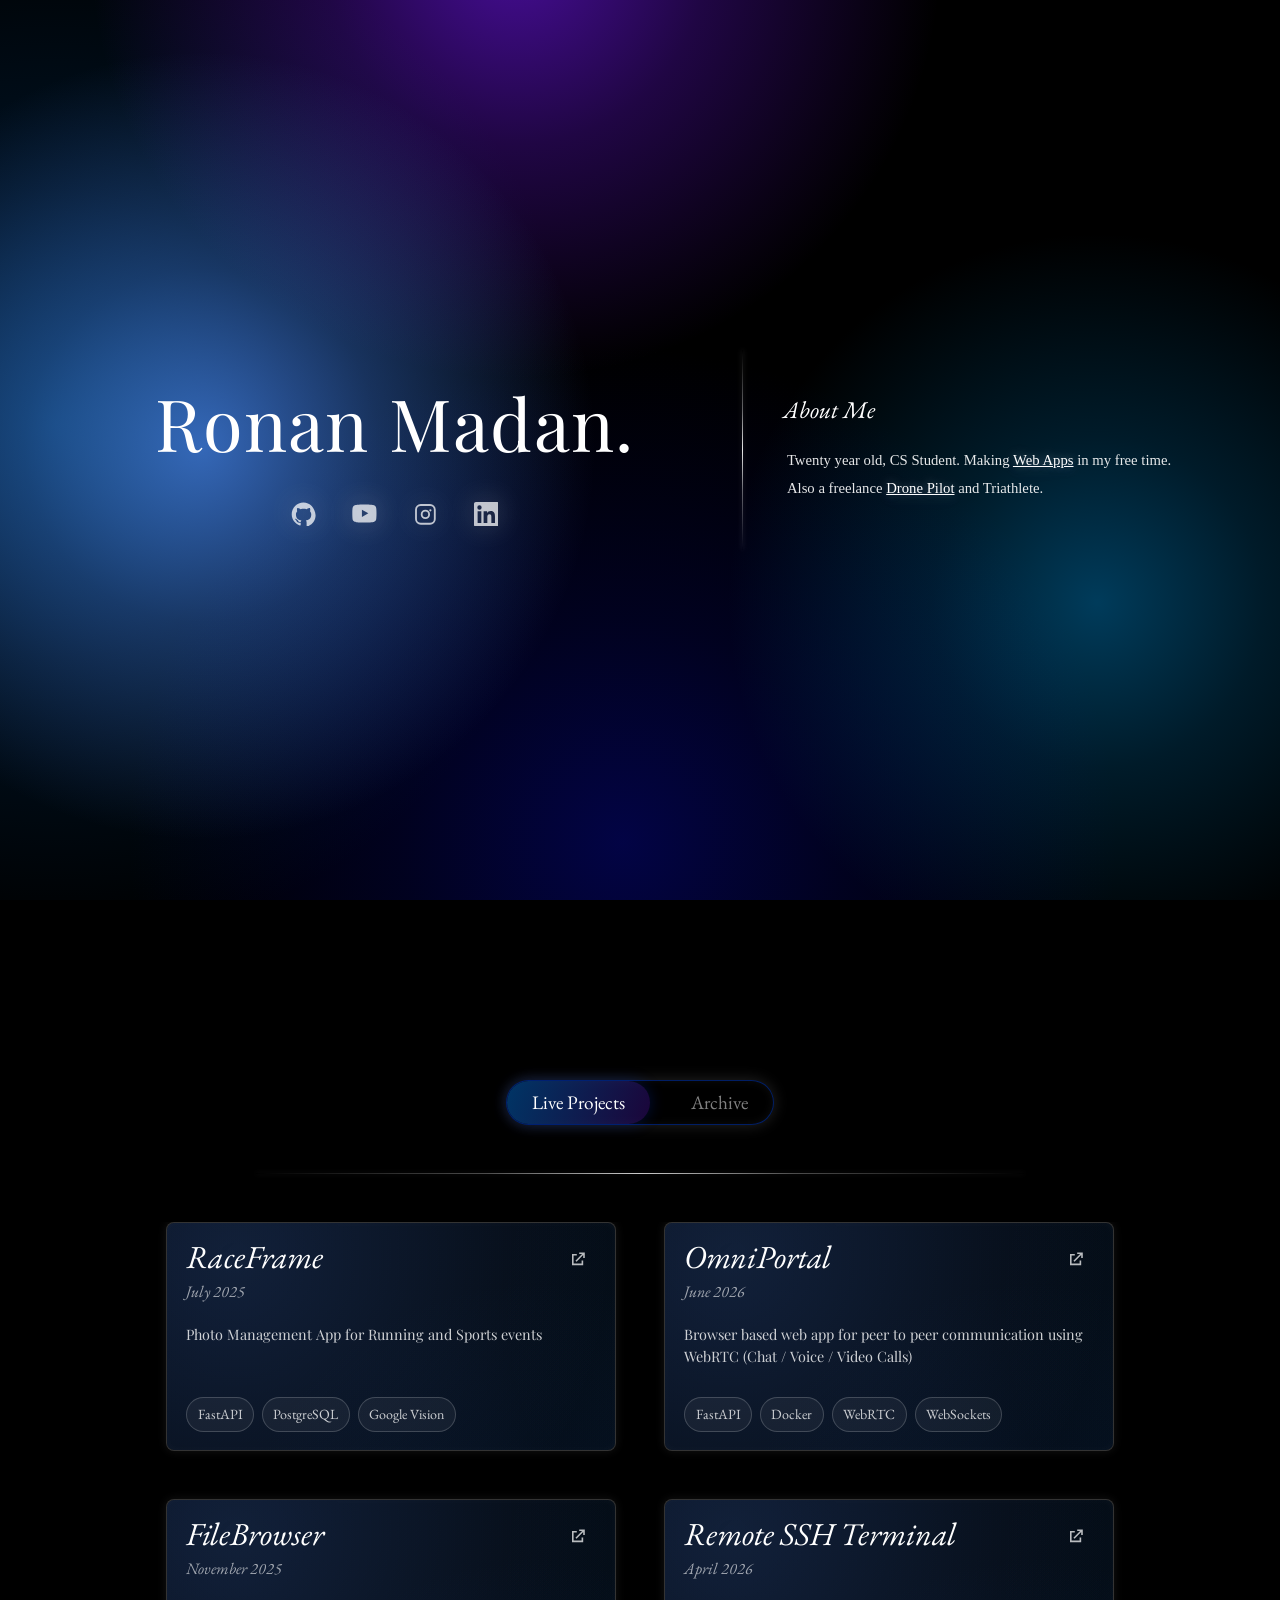
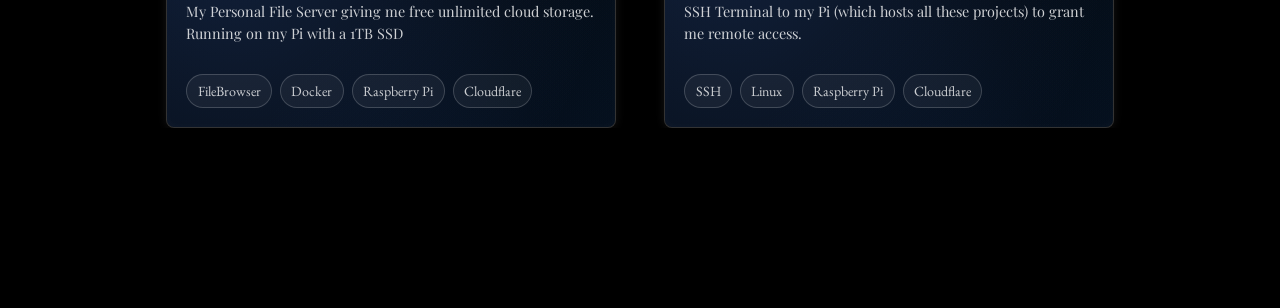
==== commit 749c0aa3: "Update portfolio landing page UI" ====
--- a/index.html
+++ b/index.html
@@ -3,7 +3,7 @@
 <head>
     <meta charset="UTF-8">
     <meta name="viewport" content="width=device-width, initial-scale=1.0">
-    <title>Ronan's</title>
+    <title>Ronan's.</title>
     <link rel="preconnect" href="https://fonts.googleapis.com">
     <link rel="preconnect" href="https://fonts.gstatic.com" crossorigin>
     <link href="https://fonts.googleapis.com/css2?family=EB+Garamond:ital,wght@0,400..800;1,400..800&family=Merriweather:ital,wght@0,300;0,400;0,700;0,900;1,300;1,400;1,700;1,900&family=Playfair+Display:ital,wght@0,400..900;1,400..900&display=swap" rel="stylesheet">
@@ -17,16 +17,57 @@
                 <div class="hero-left">
                     <div class="hero-title-group">
                         <h1 id="title_name">Ronan Madan.</h1>
-                        <div class="command-bar-wrapper">
-                            <input type="text" id="command-input" placeholder="RUN" spellcheck="false" autocomplete="off">
+                        <div class="social-links" aria-label="Social links">
+                            <a class="social-link" href="https://github.com/ronanrocking" target="_blank" rel="noopener noreferrer" aria-label="GitHub">
+                                <svg viewBox="0 0 24 24" aria-hidden="true">
+                                    <path d="M12 .5C5.7.5.7 5.6.7 11.9c0 5 3.3 9.3 7.9 10.8.6.1.8-.3.8-.6v-2.1c-3.2.7-3.9-1.4-3.9-1.4-.5-1.3-1.3-1.7-1.3-1.7-1-.7.1-.7.1-.7 1.2.1 1.8 1.2 1.8 1.2 1 .1.7 2.6 3.3 1.9.1-.8.4-1.3.7-1.6-2.6-.3-5.3-1.3-5.3-5.7 0-1.3.5-2.3 1.2-3.1-.1-.3-.5-1.5.1-3.1 0 0 1-.3 3.2 1.2.9-.3 1.9-.4 2.9-.4s2 .1 2.9.4c2.2-1.5 3.2-1.2 3.2-1.2.6 1.6.2 2.8.1 3.1.8.8 1.2 1.8 1.2 3.1 0 4.4-2.7 5.4-5.3 5.7.4.4.8 1.1.8 2.2v3.2c0 .3.2.7.8.6 4.6-1.5 7.9-5.8 7.9-10.8C23.3 5.6 18.3.5 12 .5Z"/>
+                                </svg>
+                            </a>
+                            <a class="social-link" href="https://youtube.com/@ronanmadan" target="_blank" rel="noopener noreferrer" aria-label="YouTube">
+                                <svg viewBox="0 0 24 24" aria-hidden="true">
+                                    <path d="M23.5 6.2s-.2-1.7-1-2.4c-.9-1-1.9-1-2.4-1C16.7 2.5 12 2.5 12 2.5s-4.7 0-8.1.3c-.5 0-1.5 0-2.4 1-.8.7-1 2.4-1 2.4S.3 8.2.3 10.2v1.9c0 2 .2 4 .2 4s.2 1.7 1 2.4c.9 1 2.1 1 2.6 1.1 1.9.2 7.9.3 7.9.3s4.7 0 8.1-.3c.5-.1 1.5-.1 2.4-1.1.8-.7 1-2.4 1-2.4s.2-2 .2-4v-1.9c0-2-.2-4-.2-4ZM9.6 14.4V7.5l6.2 3.5-6.2 3.4Z"/>
+                                </svg>
+                            </a>
+                            <a class="social-link" href="https://instagram.com/heyyroro" target="_blank" rel="noopener noreferrer" aria-label="Instagram">
+                                <svg viewBox="0 0 24 24" aria-hidden="true">
+                                    <path d="M7.5 2h9A5.5 5.5 0 0 1 22 7.5v9a5.5 5.5 0 0 1-5.5 5.5h-9A5.5 5.5 0 0 1 2 16.5v-9A5.5 5.5 0 0 1 7.5 2Zm0 1.8A3.7 3.7 0 0 0 3.8 7.5v9a3.7 3.7 0 0 0 3.7 3.7h9a3.7 3.7 0 0 0 3.7-3.7v-9a3.7 3.7 0 0 0-3.7-3.7h-9Zm4.5 3.7A4.5 4.5 0 1 1 7.5 12 4.5 4.5 0 0 1 12 7.5Zm0 1.8A2.7 2.7 0 1 0 14.7 12 2.7 2.7 0 0 0 12 9.3Zm4.8-2.4a1.1 1.1 0 1 1-1.1 1.1 1.1 1.1 0 0 1 1.1-1.1Z"/>
+                                </svg>
+                            </a>
+                            <a class="social-link" href="https://www.linkedin.com/in/ronan-madan-112667290/" target="_blank" rel="noopener noreferrer" aria-label="LinkedIn">
+                                <svg viewBox="0 0 24 24" aria-hidden="true">
+                                    <path d="M20.4 20.4h-3.6v-5.6c0-1.3 0-3-1.8-3s-2.1 1.4-2.1 2.9v5.7H9.3V9h3.4v1.6h.1c.5-.9 1.6-1.8 3.3-1.8 3.6 0 4.2 2.4 4.2 5.4v6.2ZM5.3 7.4a2.1 2.1 0 1 1 0-4.2 2.1 2.1 0 0 1 0 4.2Zm1.8 13H3.5V9h3.6v11.4ZM22.2 0H1.8C.8 0 0 .8 0 1.8v20.4C0 23.2.8 24 1.8 24h20.4c1 0 1.8-.8 1.8-1.8V1.8c0-1-.8-1.8-1.8-1.8Z"/>
+                                </svg>
+                            </a>
                         </div>
                     </div>
                 </div>
                 <div class="hero-divider"></div>
                 <div class="hero-right">
-                    <h2>About this Site</h2>
-                    <p>This is the landing page to the multiple services running on my self-hosted server, that doubles as my portfolio and archive for past projects.</p>
+                    <h2>About Me</h2>
+                    <p class="hero-about-copy">
+                        Twenty year old, CS Student. Making
+                        <a class="hero-highlight" href="#portfolio"> <u>Web Apps</u></a>
+                        in my free time.
+                        <br>
+                        Also a freelance
+                        <a class="hero-highlight" href="https://www.instagram.com/heyydroro" ><u>Drone Pilot</u></a>
+                        and Triathlete.
+                    </p>
                 </div>
+            </div>
+        </div>
+    </section>
+
+    <section class="viewport-section" id="portfolio">
+        <div class="portfolio-container">
+            <div class="tab-bar">
+                <div class="tab-indicator"></div>
+                <button class="tab-btn active" data-tab="live">Live Projects</button>
+                <button class="tab-btn" data-tab="archive">Archive</button>
+            </div>
+            <div class="portfolio-divider"></div>
+            <div id="projects-grid" class="projects-grid">
+                <!-- Projects will be injected here -->
             </div>
         </div>
     </section>
--- a/style.css
+++ b/style.css
@@ -36,6 +36,9 @@
     position: relative;
     z-index: 10;
     width: 100%;
+    min-height: 100vh;
+    display: flex;
+    align-items: center;
 }
 
 .container {
@@ -46,8 +49,12 @@
 .hero-content {
     display: flex;
     width: 100%;
-    height: 100%;
-    align-items: center;
+    max-width: 1200px;
+    min-height: 100vh;
+    align-items: center;
+    justify-content: center;
+    gap: 0;
+    margin: 0 auto;
 }
 
 .hero-left {
@@ -55,6 +62,7 @@
     display: flex;
     align-items: center;
     justify-content: center;
+    padding-right: 2.5rem;
     animation: fadeInUp 1.7s ease-out 0.5s forwards;
     opacity: 0;
 }
@@ -67,72 +75,83 @@
     width: 100%;
 }
 
-.command-bar-wrapper {
-    position: relative;
+.social-links {
     width: 75%;
-    max-width: 600px;
-    display: flex;
-    justify-content: center;
-    overflow: hidden;
-    border-radius: 50px;
-}
-
-#command-input {
-    width: 100%;
-    padding: 0.8rem 1rem;
-    background: transparent;
-    border: 1px solid rgba(255, 255, 255, 0.478);
-    box-shadow: 0 0 15px rgba(255, 255, 255, 0.1), inset 0 0 10px rgba(255, 255, 255, 0.05);
-    border-radius: 25px;
-    color: #ffffff;
-    font-family: 'EB Garamond', serif;
-    font-size: 1.1rem;
-    outline: none;
-    transition: color 0.4s ease, border-color 0.4s ease;
-    -webkit-backdrop-filter: blur(8px);
-    backdrop-filter: blur(8px);
-    text-align: center;
-    position: relative;
-    z-index: 2;
-}
-
-#command-input.active {
-    color: #000;
-    border-color: transparent;
-    box-shadow: none;
-}
-
-#command-input.active::placeholder {
-    color: rgba(0, 0, 0, 0.6);
-}
-
-.command-ripple {
-    position: absolute;
-    background: rgba(255, 255, 255, 0.65);
-    border-radius: 50%;
-    transform: scale(0);
-    pointer-events: none;
-    z-index: 1;
-    transition: transform 1.2s cubic-bezier(0.4, 0, 0.2, 1);
-}
-
-.command-ripple.expanding {
-    transform: scale(4);
-}
-
-#command-input::placeholder {
-    color: rgba(255, 255, 255, 0.4);
-    font-style: italic;
+    max-width: 420px;
+    display: flex;
+    justify-content: center;
+    gap: 2.25rem;
+}
+
+.social-link {
+    display: inline-flex;
+    align-items: center;
+    justify-content: center;
+    color: rgba(255, 255, 255, 0.84);
+    filter: drop-shadow(0 0 14px rgba(255, 255, 255, 0.34));
+    transition: transform 0.18s ease, color 0.18s ease, opacity 0.18s ease, filter 0.18s ease;
+}
+
+.social-link:hover,
+.social-link:focus-visible {
+    color: #ffffff;
+    opacity: 1;
+    filter: drop-shadow(0 0 18px rgba(255, 255, 255, 0.5));
+    transform: translateY(-2px);
+}
+
+.social-link svg {
+    width: 1.55rem;
+    height: 1.55rem;
+    fill: currentColor;
+    opacity: 0.88;
 }
 
 .hero-right {
     flex: 0 0 40%;
-    padding: 0 5rem;
+    padding: 0 0 0 2.5rem;
     display: flex;
     flex-direction: column;
+    gap: 1rem;
     justify-content: center;
     animation: fadeInUp 1.2s ease-out 1.5s forwards;
     opacity: 0;
+}
+
+.hero-about-copy {
+    margin: 0;
+    padding: 0.4rem 0 0.2rem 0.25rem;
+    font-family: 'Merriweather', serif;
+    font-size: 0.92rem;
+    font-weight: 300;
+    line-height: 1.9;
+    color: rgba(255, 255, 255, 0.9);
+}
+
+.hero-highlight {
+    color: #ffffff;
+    text-decoration: none;
+    text-shadow: 0 0 10px rgba(255, 255, 255, 0.34), 0 0 18px rgba(72, 119, 228, 0.18);
+    transition: color 0.18s ease, text-shadow 0.18s ease, opacity 0.18s ease;
+}
+
+.hero-highlight:hover,
+.hero-highlight:focus-visible {
+    color: #ffffff;
+    text-shadow: 0 0 12px rgba(255, 255, 255, 0.46), 0 0 20px rgba(72, 119, 228, 0.22);
+}
+
+.hero-bullets {
+    margin: 1rem 0 1.1rem 1.2rem;
+    padding: 0;
+    color: rgba(255, 255, 255, 0.9);
+    font-family: 'Merriweather', serif;
+    font-size: 0.95rem;
+    line-height: 1.6;
+}
+
+.hero-bullets li::marker {
+    color: rgba(255, 255, 255, 0.78);
 }
 
 @keyframes fadeInUp {
@@ -188,6 +207,253 @@
     scroll-snap-type: y mandatory;
 }
 
+/* ============================================================
+   PORTFOLIO SECTION — rebuilt for mobile centering fix
+   ============================================================ */
+.portfolio-container {
+    display: flex;
+    flex-direction: column;
+    align-items: center;
+    justify-content: flex-start;
+    min-height: 100vh;
+    width: 100%;
+    padding: 20vh 0;
+    box-sizing: border-box;
+    opacity: 0;
+    transform: translateY(30px);
+    transition: opacity 1.2s ease-out, transform 1.2s ease-out;
+    background-color: #000000;
+    position: relative;
+    z-index: 20;
+}
+
+.portfolio-container.visible {
+    opacity: 1;
+    transform: translateY(0);
+}
+
+.tab-bar {
+    display: flex;
+    gap: 1rem;
+    margin-bottom: 3rem;
+    background: #000;
+    padding: 0rem;
+    border-radius: 50px;
+    position: relative;
+    border: 1px solid rgba(0, 33, 111, 0.914);
+    box-shadow: 0 0 15px rgba(255, 255, 255, 0.142), inset 0 0 10px rgba(255, 255, 255, 0.05);
+}
+
+.tab-indicator {
+    position: absolute;
+    top: 0;
+    left: 0;
+    height: 100%;
+    background: linear-gradient(110deg, #003566 0%, #6012cd48 100%, #013f80b9 50%);
+    border-radius: 40px;
+    transition: all 0.5s cubic-bezier(0.4, 0, 0.2, 1);
+    z-index: 0;
+    box-shadow: 0 0 15px rgba(0, 49, 182, 0.322);
+}
+
+.tab-btn {
+    background: none;
+    border: 1px solid transparent;
+    color: rgba(255, 255, 255, 0.5);
+    font-family: 'EB Garamond', serif;
+    font-size: 1.2rem;
+    cursor: pointer;
+    padding: 0.5rem 1.5rem;
+    border-radius: 40px;
+    transition: color 0.3s ease;
+    position: relative;
+    z-index: 1;
+}
+
+.tab-btn.active {
+    color: #ffffff;
+}
+
+.portfolio-divider {
+    width: 60%;
+    height: 1px;
+    background: radial-gradient(circle at center, 
+        rgba(255,255,255,0.8) 0%, 
+        rgba(255,255,255,0.3) 40%, 
+        rgba(255,255,255,0) 100%);
+    box-shadow: 0 0 5px rgba(255,255,255,0.1);
+    margin-bottom: 3rem;
+    flex-shrink: 0;
+}
+
+.projects-grid {
+    display: flex;
+    flex-wrap: wrap;
+    justify-content: center;
+    align-content: flex-start;
+    gap: 3rem;
+    width: 90%;
+    max-width: 1200px;
+    margin: 0 auto;
+    flex: 1;
+    min-height: 0;
+    overflow: hidden;
+}
+
+.project-card {
+    flex: 0 1 450px;
+    min-width: 0;
+    display: flex;
+    position: relative;
+    flex-direction: column;
+    justify-content: space-between;
+    gap: 0.95rem;
+    min-height: 216px;
+    padding: 1.15rem 1.2rem;
+    box-sizing: border-box;
+    opacity: 0;
+    transform: translateY(20px);
+    animation: fadeInUp 0.8s ease-out forwards;
+    border: 1px solid rgba(255, 255, 255, 0.18);
+    border-radius: 8px;
+    overflow: hidden;
+    background: rgba(255, 255, 255, 0.025);
+    box-shadow: 0 0 10px rgba(255, 255, 255, 0.08), inset 0 0 8px rgba(255, 255, 255, 0.03);
+    transition: transform 0.18s ease, border-color 0.18s ease, box-shadow 0.18s ease, background 0.18s ease;
+}
+
+.project-card::before {
+    content: "";
+    position: absolute;
+    inset: -30%;
+    background:
+        radial-gradient(circle at 20% 20%, rgba(83, 141, 255, 0.17), transparent 42%),
+        radial-gradient(circle at 80% 30%, rgba(16, 94, 173, 0.12), transparent 38%),
+        radial-gradient(circle at 50% 85%, rgba(10, 52, 115, 0.18), transparent 46%),
+        linear-gradient(135deg, rgba(3, 24, 58, 0.26), rgba(8, 54, 110, 0.14), rgba(1, 18, 39, 0.3));
+    background-size: 140% 140%;
+    animation: projectGradientShift 18s ease-in-out infinite alternate;
+    opacity: 0.98;
+    z-index: 0;
+}
+
+.project-card > * {
+    position: relative;
+    z-index: 1;
+}
+
+.project-card:hover,
+.project-card:focus-visible {
+    transform: translateY(-2px);
+    border-color: rgba(255, 255, 255, 0.3);
+    box-shadow: 0 0 14px rgba(255, 255, 255, 0.1), inset 0 0 10px rgba(255, 255, 255, 0.04);
+}
+
+.project-card:hover::before,
+.project-card:focus-visible::before {
+    opacity: 0.58;
+}
+
+.project-info {
+    display: flex;
+    flex-direction: column;
+    gap: 0.5rem;
+}
+
+.project-header {
+    display: flex;
+    justify-content: space-between;
+    align-items: flex-start;
+    gap: 1rem;
+}
+
+.project-header h3 {
+    font-size: 2rem;
+    line-height: 1.05;
+}
+
+.project-title-block {
+    display: flex;
+    flex-direction: column;
+    gap: 0.35rem;
+    min-width: 0;
+}
+
+.project-date {
+    font-family: 'EB Garamond', serif;
+    font-style: italic;
+    opacity: 0.6;
+}
+
+.project-link {
+    flex: 0 0 auto;
+    display: inline-flex;
+    align-items: center;
+    justify-content: center;
+    width: 2.25rem;
+    height: 2.25rem;
+    color: rgba(255, 255, 255, 0.72);
+    transition: color 0.18s ease, transform 0.18s ease, opacity 0.18s ease;
+}
+
+.project-link:hover,
+.project-link:focus-visible {
+    color: #ffffff;
+    transform: translateY(-1px);
+}
+
+.project-link svg {
+    width: 1.2rem;
+    height: 1.2rem;
+    fill: currentColor;
+}
+
+.project-description {
+    font-size: 0.9rem;
+    line-height: 1.5;
+    opacity: 0.8;
+}
+
+.project-tags {
+    display: flex;
+    flex-wrap: wrap;
+    gap: 0.5rem;
+}
+
+.project-tag {
+    display: inline-flex;
+    align-items: center;
+    min-height: 1.65rem;
+    padding: 0.2rem 0.65rem;
+    border: 1px solid rgba(255, 255, 255, 0.18);
+    border-radius: 999px;
+    color: rgba(255, 255, 255, 0.78);
+    background: rgba(255, 255, 255, 0.05);
+    font-family: 'EB Garamond', serif;
+    font-size: 0.88rem;
+    line-height: 1;
+}
+
+@keyframes projectGradientShift {
+    0% {
+        transform: translate3d(-2%, -1%, 0) scale(1);
+        filter: hue-rotate(0deg);
+    }
+    50% {
+        transform: translate3d(2%, 2%, 0) scale(1.04);
+        filter: hue-rotate(8deg);
+    }
+    100% {
+        transform: translate3d(-1%, 3%, 0) scale(1.02);
+        filter: hue-rotate(-6deg);
+    }
+}
+
+/* ============================================================
+   MOBILE (≤ 768px)
+   — hero rules: original verbatim
+   — portfolio rules: rebuilt fix
+   ============================================================ */
 @media (max-width: 768px) {
 
     /* --- Hero (original) --- */
@@ -208,6 +474,7 @@
     .hero-left {
         flex: 0 0 auto;
         width: 100%;
+        padding-right: 0;
         animation: fadeInUpMobile 1.2s ease-out forwards;
     }
 
@@ -220,8 +487,9 @@
         font-size: 4.3rem;
     }
 
-    .command-bar-wrapper {
+    .social-links {
         width: 100%;
+        gap: 1.5rem;
     }
 
     .hero-divider {
@@ -245,6 +513,16 @@
         animation: fadeInUpMobile 1.2s ease-out 0.5s forwards;
     }
 
+    .hero-about-copy {
+        padding: 0.35rem 0;
+    }
+
+    .hero-bullets {
+        display: inline-block;
+        text-align: left;
+        margin: 1rem 0 1.1rem 0;
+    }
+
     /* --- Shared section (original) --- */
     .viewport-section {
         height: auto !important;
@@ -253,4 +531,52 @@
         overflow: visible !important;
         position: relative;
     }
-}
+
+    /* --- Tab bar (original) --- */
+    .tab-bar {
+        gap: 0.5rem;
+        margin-bottom: 2rem;
+    }
+
+    .tab-btn {
+        padding: 0.5rem 1rem;
+        font-size: 1rem;
+    }
+
+    /* --- Portfolio container (original base, keeps padding) --- */
+    .portfolio-container {
+        height: auto !important;
+        min-height: auto;
+        padding: 10vh 0;
+        justify-content: center !important;
+        align-items: center !important;
+        width: 100% !important;
+    }
+
+    /* --- Grid & cards: the fix --- */
+    .projects-grid {
+        flex-direction: column;
+        flex-wrap: nowrap;
+        align-items: center;
+        justify-content: flex-start;
+        width: 100%;
+        max-width: 100%;
+        padding: 0 1.5rem;
+        overflow: visible;
+        max-height: none;
+        flex: none;
+    }
+
+    .project-card {
+        flex: none;
+        width: 100%;
+        max-width: 480px;
+        margin-left: auto;
+        margin-right: auto;
+        min-height: 196px;
+    }
+
+    .project-header h3 {
+        font-size: 1.7rem;
+    }
+}
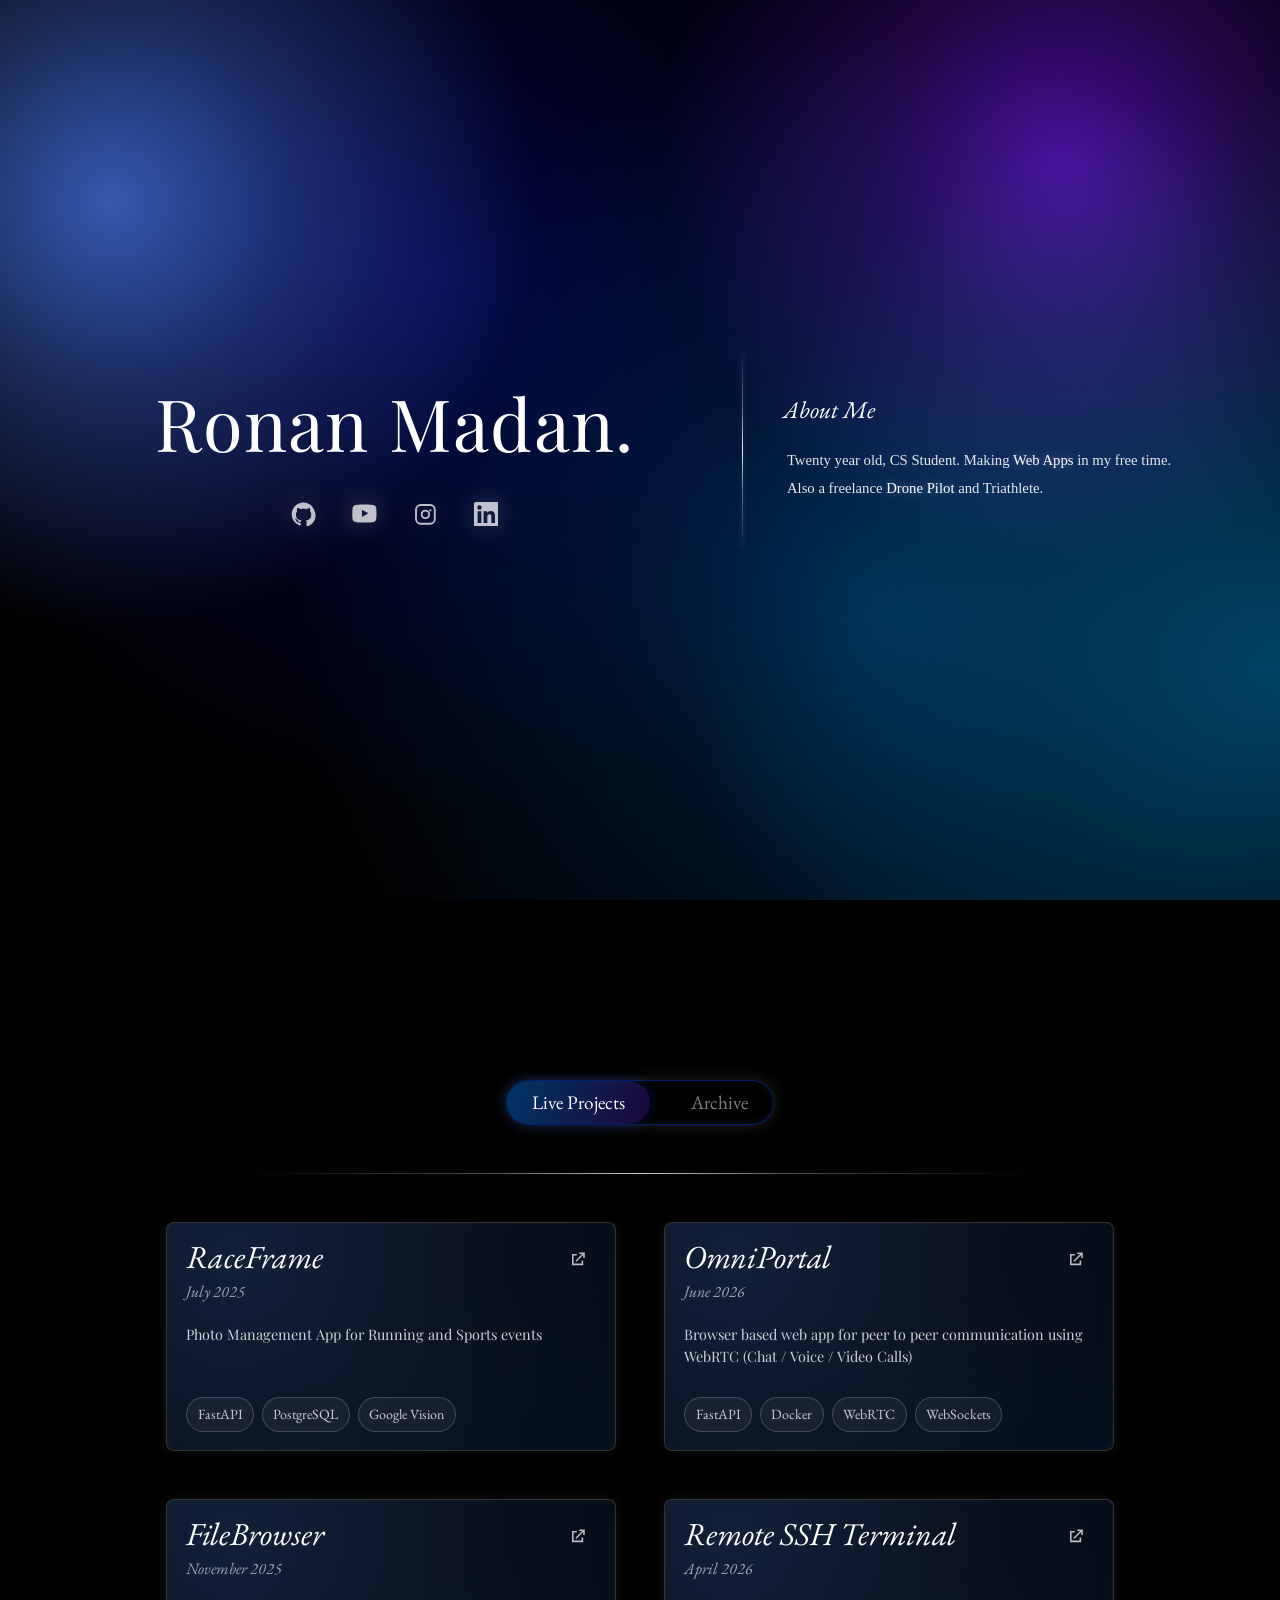
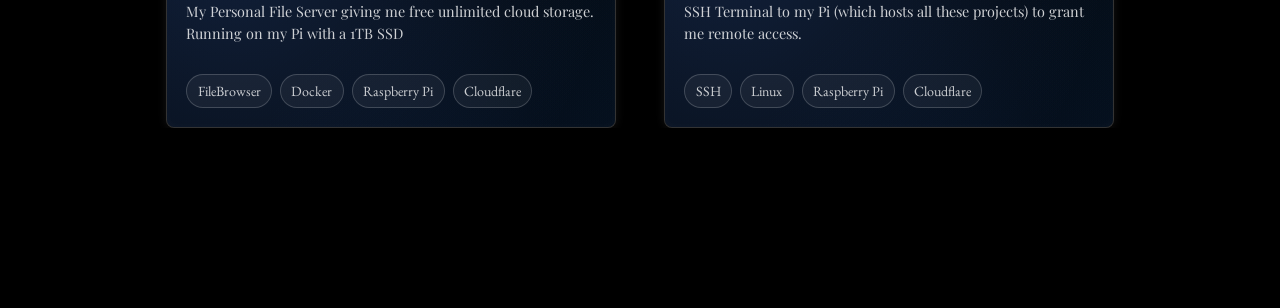
==== commit 23ae8d97: "Fix hero link and icon styling" ====
--- a/index.html
+++ b/index.html
@@ -46,11 +46,11 @@
                     <h2>About Me</h2>
                     <p class="hero-about-copy">
                         Twenty year old, CS Student. Making
-                        <a class="hero-highlight" href="#portfolio"> <u>Web Apps</u></a>
+                        <a class="hero-highlight" href="#portfolio">Web Apps</a>
                         in my free time.
                         <br>
                         Also a freelance
-                        <a class="hero-highlight" href="https://www.instagram.com/heyydroro" ><u>Drone Pilot</u></a>
+                        <a class="hero-highlight" href="https://www.instagram.com/heyydroro">Drone Pilot</a>
                         and Triathlete.
                     </p>
                 </div>
--- a/style.css
+++ b/style.css
@@ -79,15 +79,20 @@
     width: 75%;
     max-width: 420px;
     display: flex;
+    flex-direction: row;
+    align-items: center;
     justify-content: center;
     gap: 2.25rem;
 }
 
 .social-link {
     display: inline-flex;
+    flex: 0 0 auto;
     align-items: center;
     justify-content: center;
     color: rgba(255, 255, 255, 0.84);
+    text-decoration: none;
+    line-height: 1;
     filter: drop-shadow(0 0 14px rgba(255, 255, 255, 0.34));
     transition: transform 0.18s ease, color 0.18s ease, opacity 0.18s ease, filter 0.18s ease;
 }
@@ -133,6 +138,14 @@
     text-decoration: none;
     text-shadow: 0 0 10px rgba(255, 255, 255, 0.34), 0 0 18px rgba(72, 119, 228, 0.18);
     transition: color 0.18s ease, text-shadow 0.18s ease, opacity 0.18s ease;
+}
+
+.hero-about-copy a,
+.hero-about-copy a:visited,
+.hero-about-copy a:hover,
+.hero-about-copy a:active {
+    color: #ffffff;
+    text-decoration: none;
 }
 
 .hero-highlight:hover,
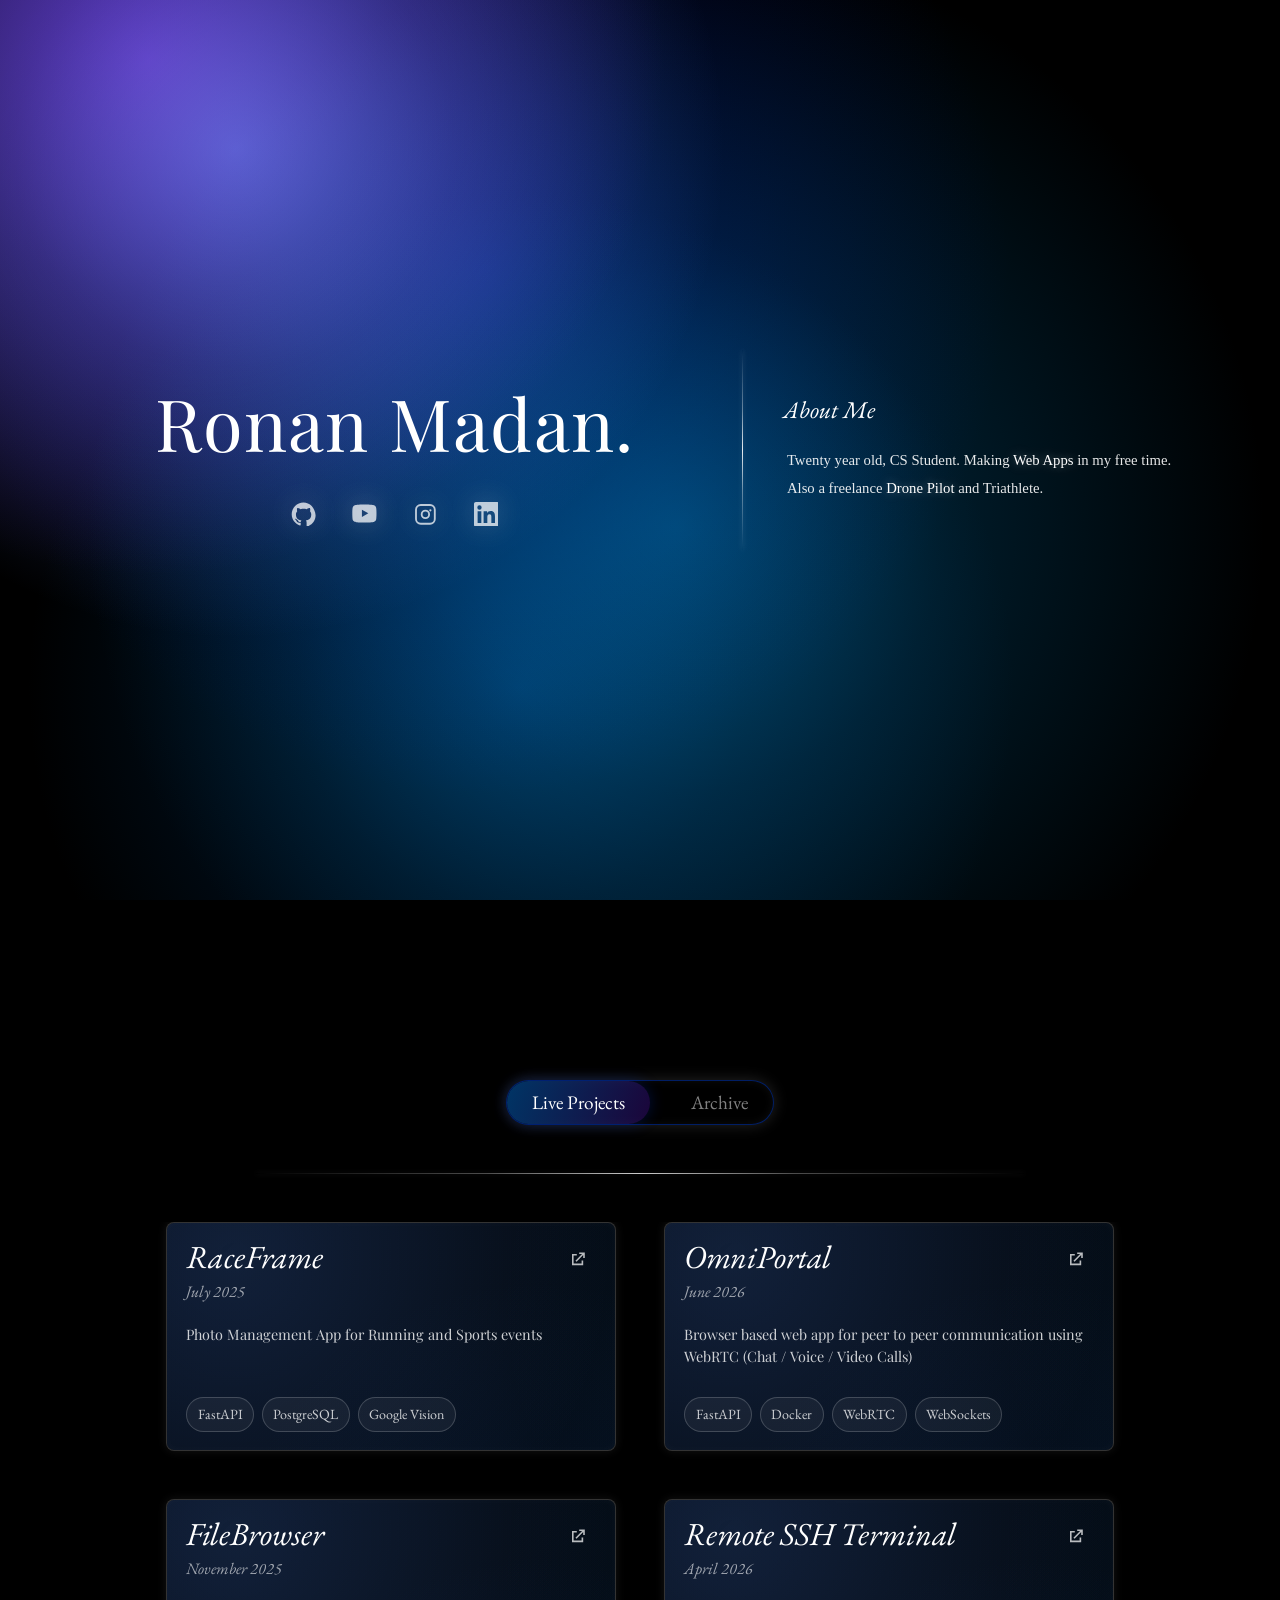
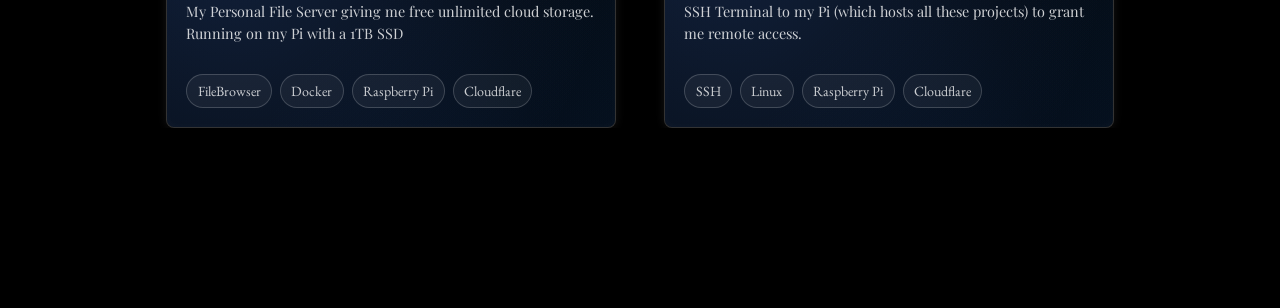
==== commit ca04efea: "Bust cache for site assets" ====
--- a/index.html
+++ b/index.html
@@ -7,7 +7,7 @@
     <link rel="preconnect" href="https://fonts.googleapis.com">
     <link rel="preconnect" href="https://fonts.gstatic.com" crossorigin>
     <link href="https://fonts.googleapis.com/css2?family=EB+Garamond:ital,wght@0,400..800;1,400..800&family=Merriweather:ital,wght@0,300;0,400;0,700;0,900;1,300;1,400;1,700;1,900&family=Playfair+Display:ital,wght@0,400..900;1,400..900&display=swap" rel="stylesheet">
-    <link rel="stylesheet" href="style.css">
+    <link rel="stylesheet" href="style.css?v=20260708-1">
 </head>
 <body>
     <section class="viewport-section" id="hero">
@@ -72,6 +72,6 @@
         </div>
     </section>
 
-    <script src="script.js"></script>
+    <script src="script.js?v=20260708-1"></script>
 </body>
 </html>
--- a/style.css
+++ b/style.css
@@ -447,6 +447,13 @@
     line-height: 1;
 }
 
+.project-load-error {
+    margin: 0;
+    color: rgba(255, 255, 255, 0.74);
+    font-family: 'Merriweather', serif;
+    font-size: 0.95rem;
+}
+
 @keyframes projectGradientShift {
     0% {
         transform: translate3d(-2%, -1%, 0) scale(1);
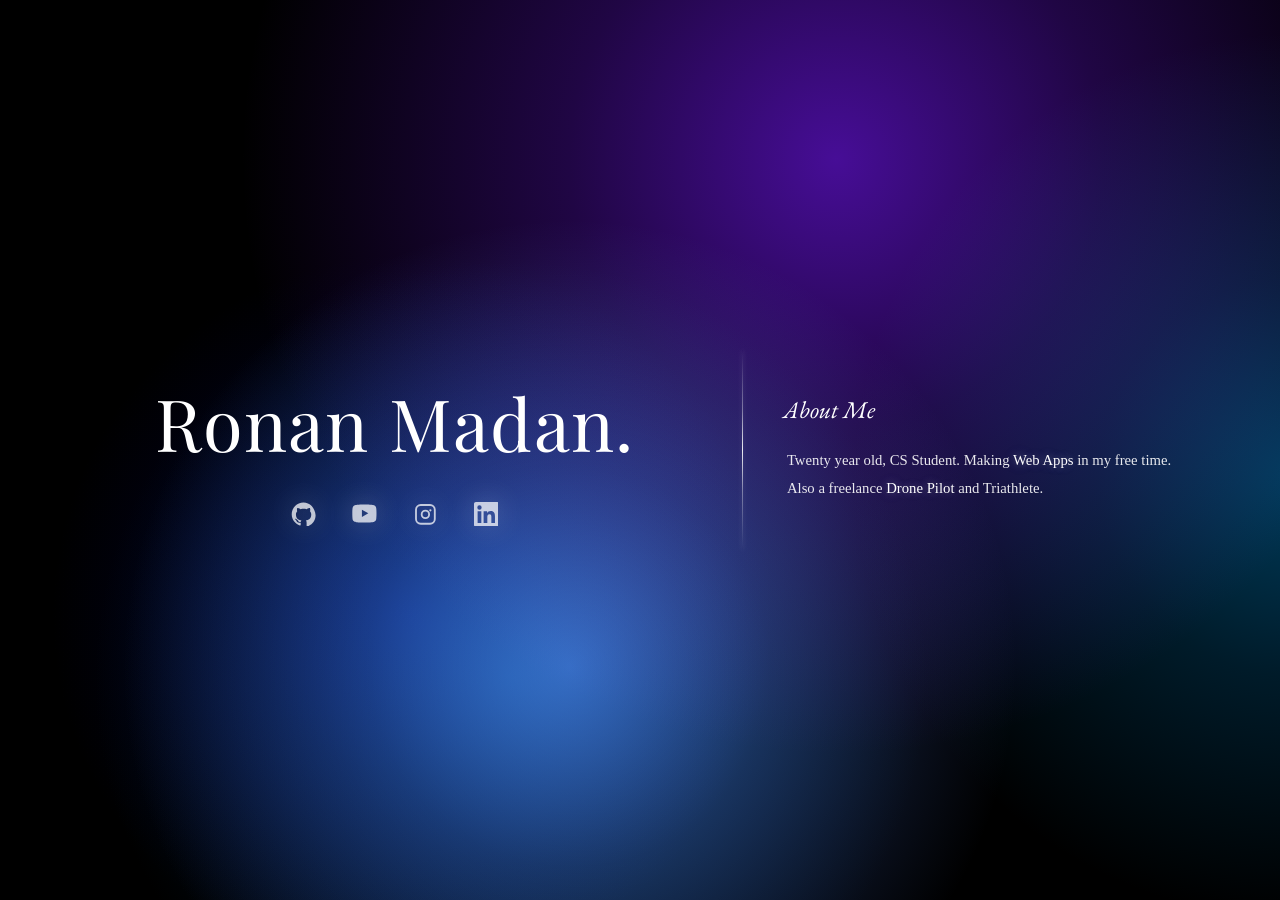
==== commit b3b5833f: "Use current main hero only on TempHeroOnly" ====
--- a/index.html
+++ b/index.html
@@ -7,7 +7,7 @@
     <link rel="preconnect" href="https://fonts.googleapis.com">
     <link rel="preconnect" href="https://fonts.gstatic.com" crossorigin>
     <link href="https://fonts.googleapis.com/css2?family=EB+Garamond:ital,wght@0,400..800;1,400..800&family=Merriweather:ital,wght@0,300;0,400;0,700;0,900;1,300;1,400;1,700;1,900&family=Playfair+Display:ital,wght@0,400..900;1,400..900&display=swap" rel="stylesheet">
-    <link rel="stylesheet" href="style.css?v=20260708-1">
+    <link rel="stylesheet" href="style.css?v=20261002-hero-main">
 </head>
 <body>
     <section class="viewport-section" id="hero">
@@ -46,7 +46,7 @@
                     <h2>About Me</h2>
                     <p class="hero-about-copy">
                         Twenty year old, CS Student. Making
-                        <a class="hero-highlight" href="#portfolio">Web Apps</a>
+                        <span class="hero-highlight">Web Apps</span>
                         in my free time.
                         <br>
                         Also a freelance
@@ -58,20 +58,6 @@
         </div>
     </section>
 
-    <section class="viewport-section" id="portfolio">
-        <div class="portfolio-container">
-            <div class="tab-bar">
-                <div class="tab-indicator"></div>
-                <button class="tab-btn active" data-tab="live">Live Projects</button>
-                <button class="tab-btn" data-tab="archive">Archive</button>
-            </div>
-            <div class="portfolio-divider"></div>
-            <div id="projects-grid" class="projects-grid">
-                <!-- Projects will be injected here -->
-            </div>
-        </div>
-    </section>
-
-    <script src="script.js?v=20260708-1"></script>
+    <script src="script.js?v=20261002-hero-main"></script>
 </body>
 </html>
--- a/style.css
+++ b/style.css
@@ -221,258 +221,8 @@
 }
 
 /* ============================================================
-   PORTFOLIO SECTION — rebuilt for mobile centering fix
-   ============================================================ */
-.portfolio-container {
-    display: flex;
-    flex-direction: column;
-    align-items: center;
-    justify-content: flex-start;
-    min-height: 100vh;
-    width: 100%;
-    padding: 20vh 0;
-    box-sizing: border-box;
-    opacity: 0;
-    transform: translateY(30px);
-    transition: opacity 1.2s ease-out, transform 1.2s ease-out;
-    background-color: #000000;
-    position: relative;
-    z-index: 20;
-}
-
-.portfolio-container.visible {
-    opacity: 1;
-    transform: translateY(0);
-}
-
-.tab-bar {
-    display: flex;
-    gap: 1rem;
-    margin-bottom: 3rem;
-    background: #000;
-    padding: 0rem;
-    border-radius: 50px;
-    position: relative;
-    border: 1px solid rgba(0, 33, 111, 0.914);
-    box-shadow: 0 0 15px rgba(255, 255, 255, 0.142), inset 0 0 10px rgba(255, 255, 255, 0.05);
-}
-
-.tab-indicator {
-    position: absolute;
-    top: 0;
-    left: 0;
-    height: 100%;
-    background: linear-gradient(110deg, #003566 0%, #6012cd48 100%, #013f80b9 50%);
-    border-radius: 40px;
-    transition: all 0.5s cubic-bezier(0.4, 0, 0.2, 1);
-    z-index: 0;
-    box-shadow: 0 0 15px rgba(0, 49, 182, 0.322);
-}
-
-.tab-btn {
-    background: none;
-    border: 1px solid transparent;
-    color: rgba(255, 255, 255, 0.5);
-    font-family: 'EB Garamond', serif;
-    font-size: 1.2rem;
-    cursor: pointer;
-    padding: 0.5rem 1.5rem;
-    border-radius: 40px;
-    transition: color 0.3s ease;
-    position: relative;
-    z-index: 1;
-}
-
-.tab-btn.active {
-    color: #ffffff;
-}
-
-.portfolio-divider {
-    width: 60%;
-    height: 1px;
-    background: radial-gradient(circle at center, 
-        rgba(255,255,255,0.8) 0%, 
-        rgba(255,255,255,0.3) 40%, 
-        rgba(255,255,255,0) 100%);
-    box-shadow: 0 0 5px rgba(255,255,255,0.1);
-    margin-bottom: 3rem;
-    flex-shrink: 0;
-}
-
-.projects-grid {
-    display: flex;
-    flex-wrap: wrap;
-    justify-content: center;
-    align-content: flex-start;
-    gap: 3rem;
-    width: 90%;
-    max-width: 1200px;
-    margin: 0 auto;
-    flex: 1;
-    min-height: 0;
-    overflow: hidden;
-}
-
-.project-card {
-    flex: 0 1 450px;
-    min-width: 0;
-    display: flex;
-    position: relative;
-    flex-direction: column;
-    justify-content: space-between;
-    gap: 0.95rem;
-    min-height: 216px;
-    padding: 1.15rem 1.2rem;
-    box-sizing: border-box;
-    opacity: 0;
-    transform: translateY(20px);
-    animation: fadeInUp 0.8s ease-out forwards;
-    border: 1px solid rgba(255, 255, 255, 0.18);
-    border-radius: 8px;
-    overflow: hidden;
-    background: rgba(255, 255, 255, 0.025);
-    box-shadow: 0 0 10px rgba(255, 255, 255, 0.08), inset 0 0 8px rgba(255, 255, 255, 0.03);
-    transition: transform 0.18s ease, border-color 0.18s ease, box-shadow 0.18s ease, background 0.18s ease;
-}
-
-.project-card::before {
-    content: "";
-    position: absolute;
-    inset: -30%;
-    background:
-        radial-gradient(circle at 20% 20%, rgba(83, 141, 255, 0.17), transparent 42%),
-        radial-gradient(circle at 80% 30%, rgba(16, 94, 173, 0.12), transparent 38%),
-        radial-gradient(circle at 50% 85%, rgba(10, 52, 115, 0.18), transparent 46%),
-        linear-gradient(135deg, rgba(3, 24, 58, 0.26), rgba(8, 54, 110, 0.14), rgba(1, 18, 39, 0.3));
-    background-size: 140% 140%;
-    animation: projectGradientShift 18s ease-in-out infinite alternate;
-    opacity: 0.98;
-    z-index: 0;
-}
-
-.project-card > * {
-    position: relative;
-    z-index: 1;
-}
-
-.project-card:hover,
-.project-card:focus-visible {
-    transform: translateY(-2px);
-    border-color: rgba(255, 255, 255, 0.3);
-    box-shadow: 0 0 14px rgba(255, 255, 255, 0.1), inset 0 0 10px rgba(255, 255, 255, 0.04);
-}
-
-.project-card:hover::before,
-.project-card:focus-visible::before {
-    opacity: 0.58;
-}
-
-.project-info {
-    display: flex;
-    flex-direction: column;
-    gap: 0.5rem;
-}
-
-.project-header {
-    display: flex;
-    justify-content: space-between;
-    align-items: flex-start;
-    gap: 1rem;
-}
-
-.project-header h3 {
-    font-size: 2rem;
-    line-height: 1.05;
-}
-
-.project-title-block {
-    display: flex;
-    flex-direction: column;
-    gap: 0.35rem;
-    min-width: 0;
-}
-
-.project-date {
-    font-family: 'EB Garamond', serif;
-    font-style: italic;
-    opacity: 0.6;
-}
-
-.project-link {
-    flex: 0 0 auto;
-    display: inline-flex;
-    align-items: center;
-    justify-content: center;
-    width: 2.25rem;
-    height: 2.25rem;
-    color: rgba(255, 255, 255, 0.72);
-    transition: color 0.18s ease, transform 0.18s ease, opacity 0.18s ease;
-}
-
-.project-link:hover,
-.project-link:focus-visible {
-    color: #ffffff;
-    transform: translateY(-1px);
-}
-
-.project-link svg {
-    width: 1.2rem;
-    height: 1.2rem;
-    fill: currentColor;
-}
-
-.project-description {
-    font-size: 0.9rem;
-    line-height: 1.5;
-    opacity: 0.8;
-}
-
-.project-tags {
-    display: flex;
-    flex-wrap: wrap;
-    gap: 0.5rem;
-}
-
-.project-tag {
-    display: inline-flex;
-    align-items: center;
-    min-height: 1.65rem;
-    padding: 0.2rem 0.65rem;
-    border: 1px solid rgba(255, 255, 255, 0.18);
-    border-radius: 999px;
-    color: rgba(255, 255, 255, 0.78);
-    background: rgba(255, 255, 255, 0.05);
-    font-family: 'EB Garamond', serif;
-    font-size: 0.88rem;
-    line-height: 1;
-}
-
-.project-load-error {
-    margin: 0;
-    color: rgba(255, 255, 255, 0.74);
-    font-family: 'Merriweather', serif;
-    font-size: 0.95rem;
-}
-
-@keyframes projectGradientShift {
-    0% {
-        transform: translate3d(-2%, -1%, 0) scale(1);
-        filter: hue-rotate(0deg);
-    }
-    50% {
-        transform: translate3d(2%, 2%, 0) scale(1.04);
-        filter: hue-rotate(8deg);
-    }
-    100% {
-        transform: translate3d(-1%, 3%, 0) scale(1.02);
-        filter: hue-rotate(-6deg);
-    }
-}
-
-/* ============================================================
    MOBILE (≤ 768px)
    — hero rules: original verbatim
-   — portfolio rules: rebuilt fix
    ============================================================ */
 @media (max-width: 768px) {
 
@@ -551,52 +301,4 @@
         overflow: visible !important;
         position: relative;
     }
-
-    /* --- Tab bar (original) --- */
-    .tab-bar {
-        gap: 0.5rem;
-        margin-bottom: 2rem;
-    }
-
-    .tab-btn {
-        padding: 0.5rem 1rem;
-        font-size: 1rem;
-    }
-
-    /* --- Portfolio container (original base, keeps padding) --- */
-    .portfolio-container {
-        height: auto !important;
-        min-height: auto;
-        padding: 10vh 0;
-        justify-content: center !important;
-        align-items: center !important;
-        width: 100% !important;
-    }
-
-    /* --- Grid & cards: the fix --- */
-    .projects-grid {
-        flex-direction: column;
-        flex-wrap: nowrap;
-        align-items: center;
-        justify-content: flex-start;
-        width: 100%;
-        max-width: 100%;
-        padding: 0 1.5rem;
-        overflow: visible;
-        max-height: none;
-        flex: none;
-    }
-
-    .project-card {
-        flex: none;
-        width: 100%;
-        max-width: 480px;
-        margin-left: auto;
-        margin-right: auto;
-        min-height: 196px;
-    }
-
-    .project-header h3 {
-        font-size: 1.7rem;
-    }
-}
+}
